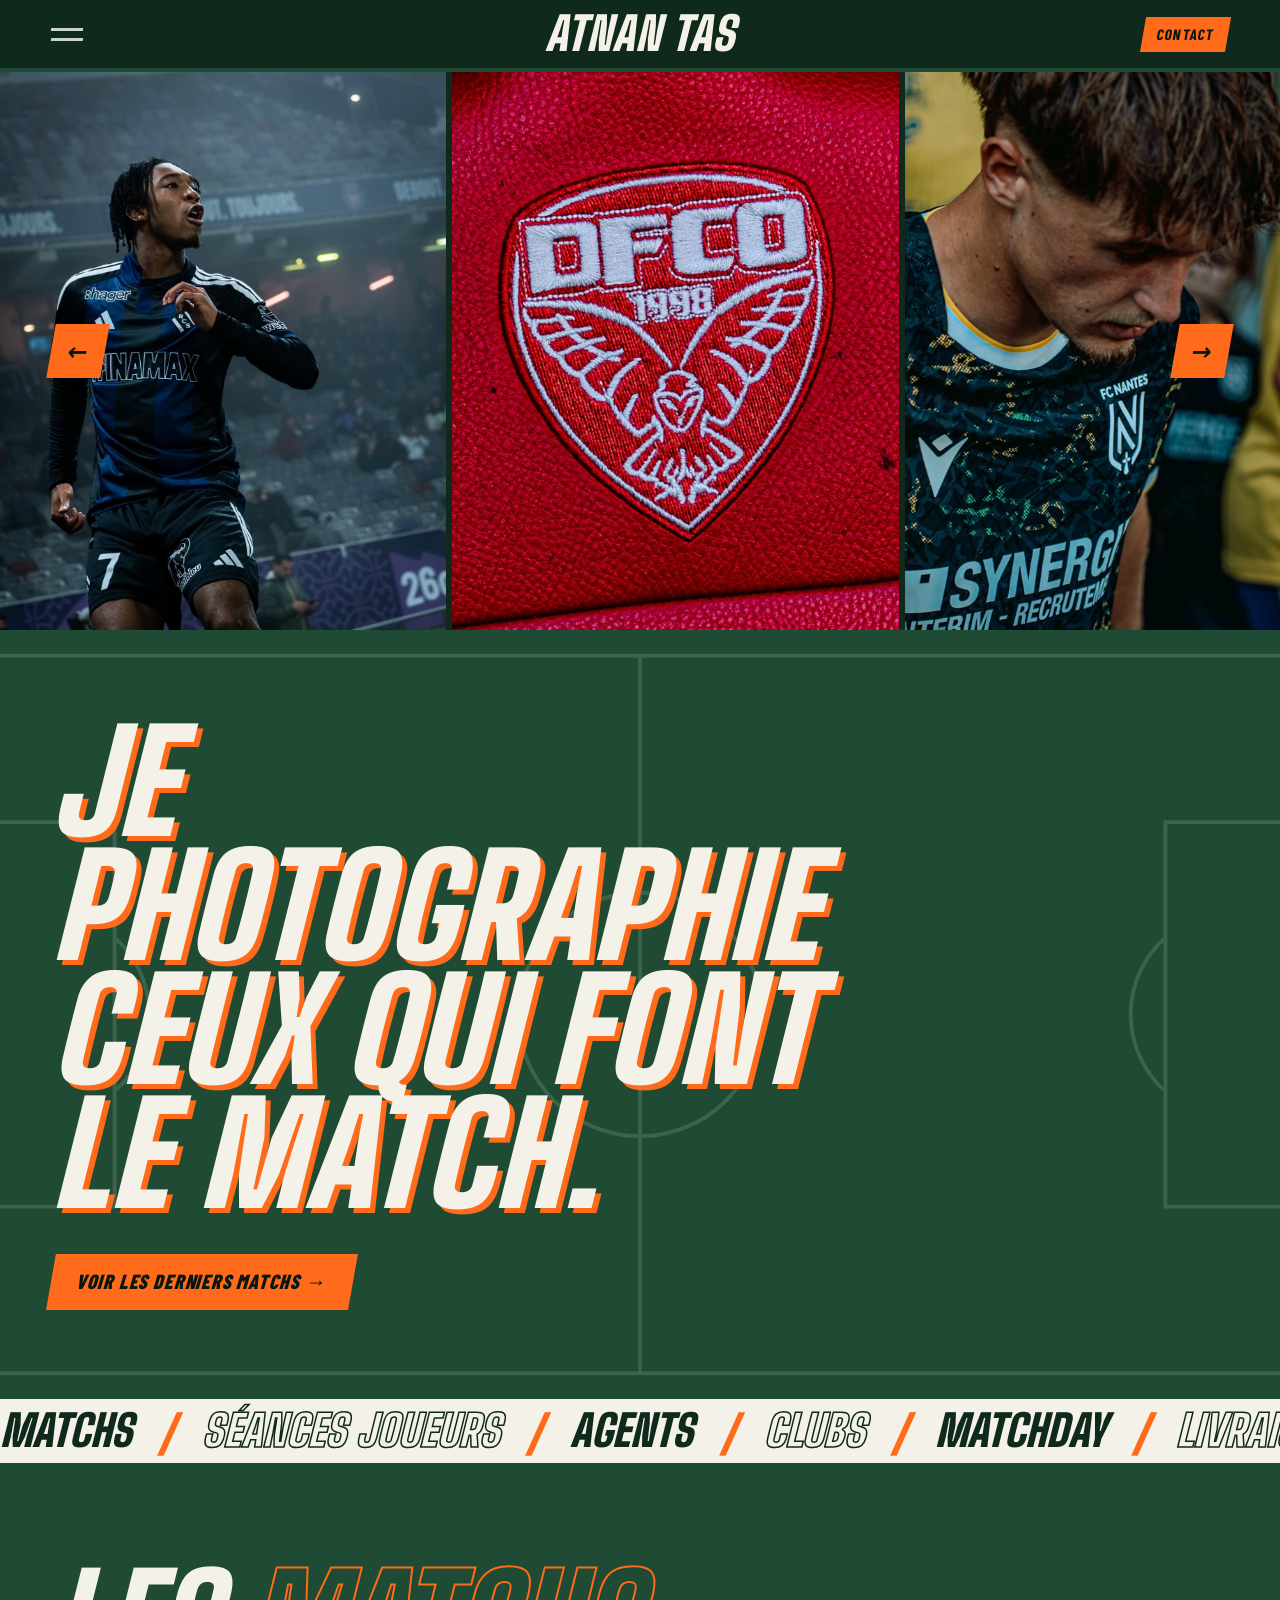
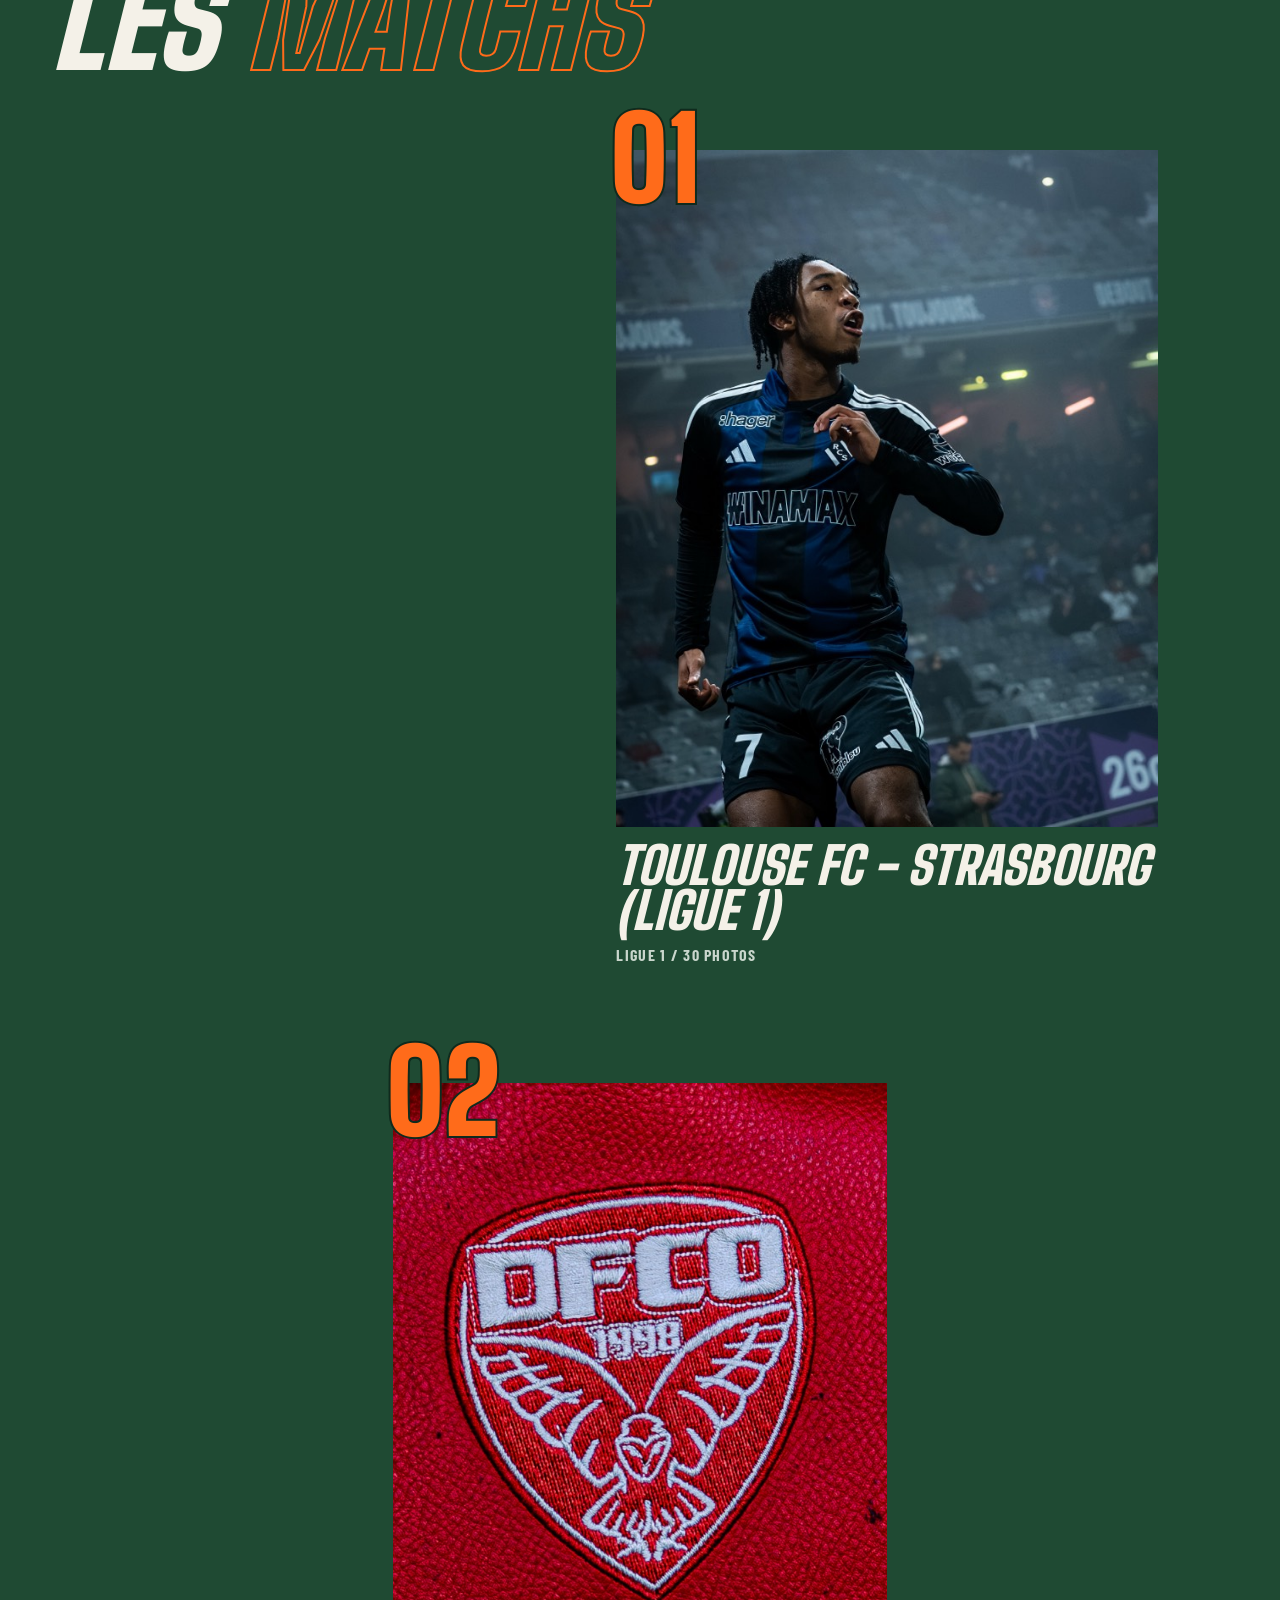
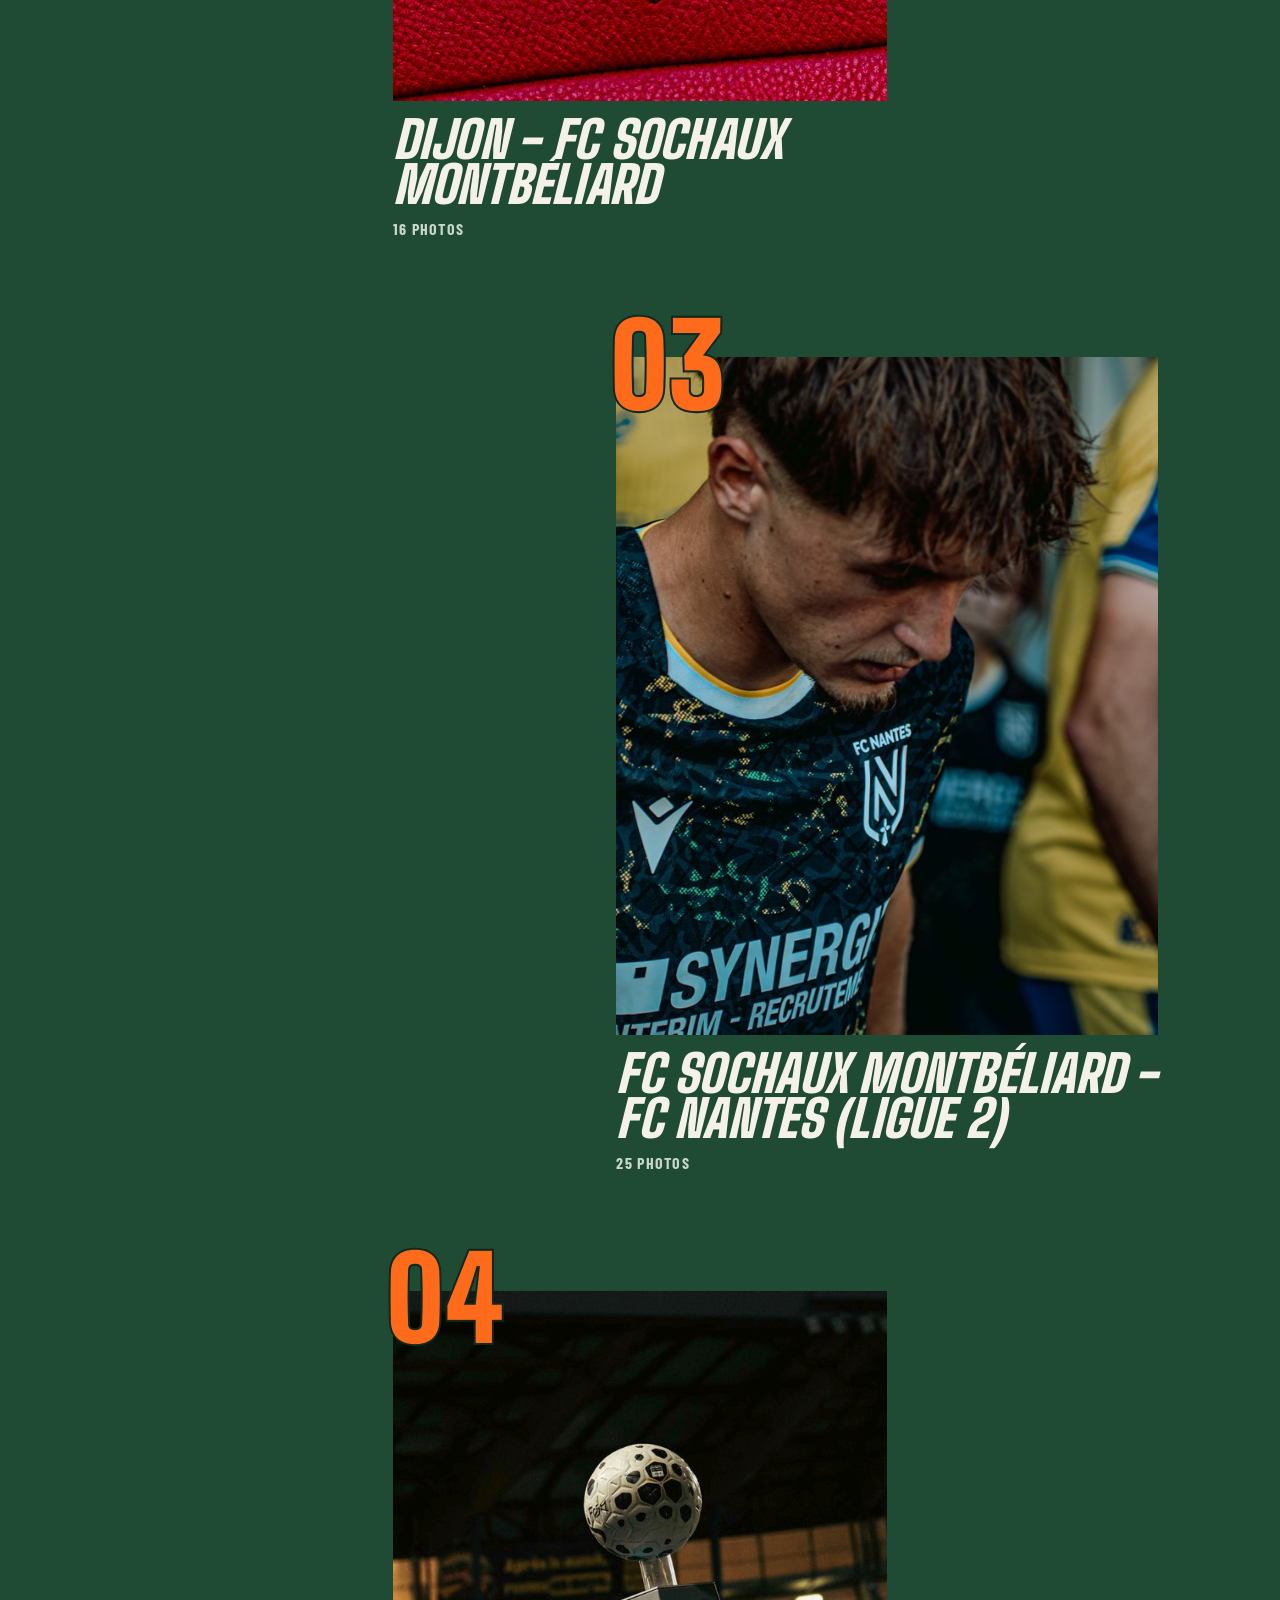
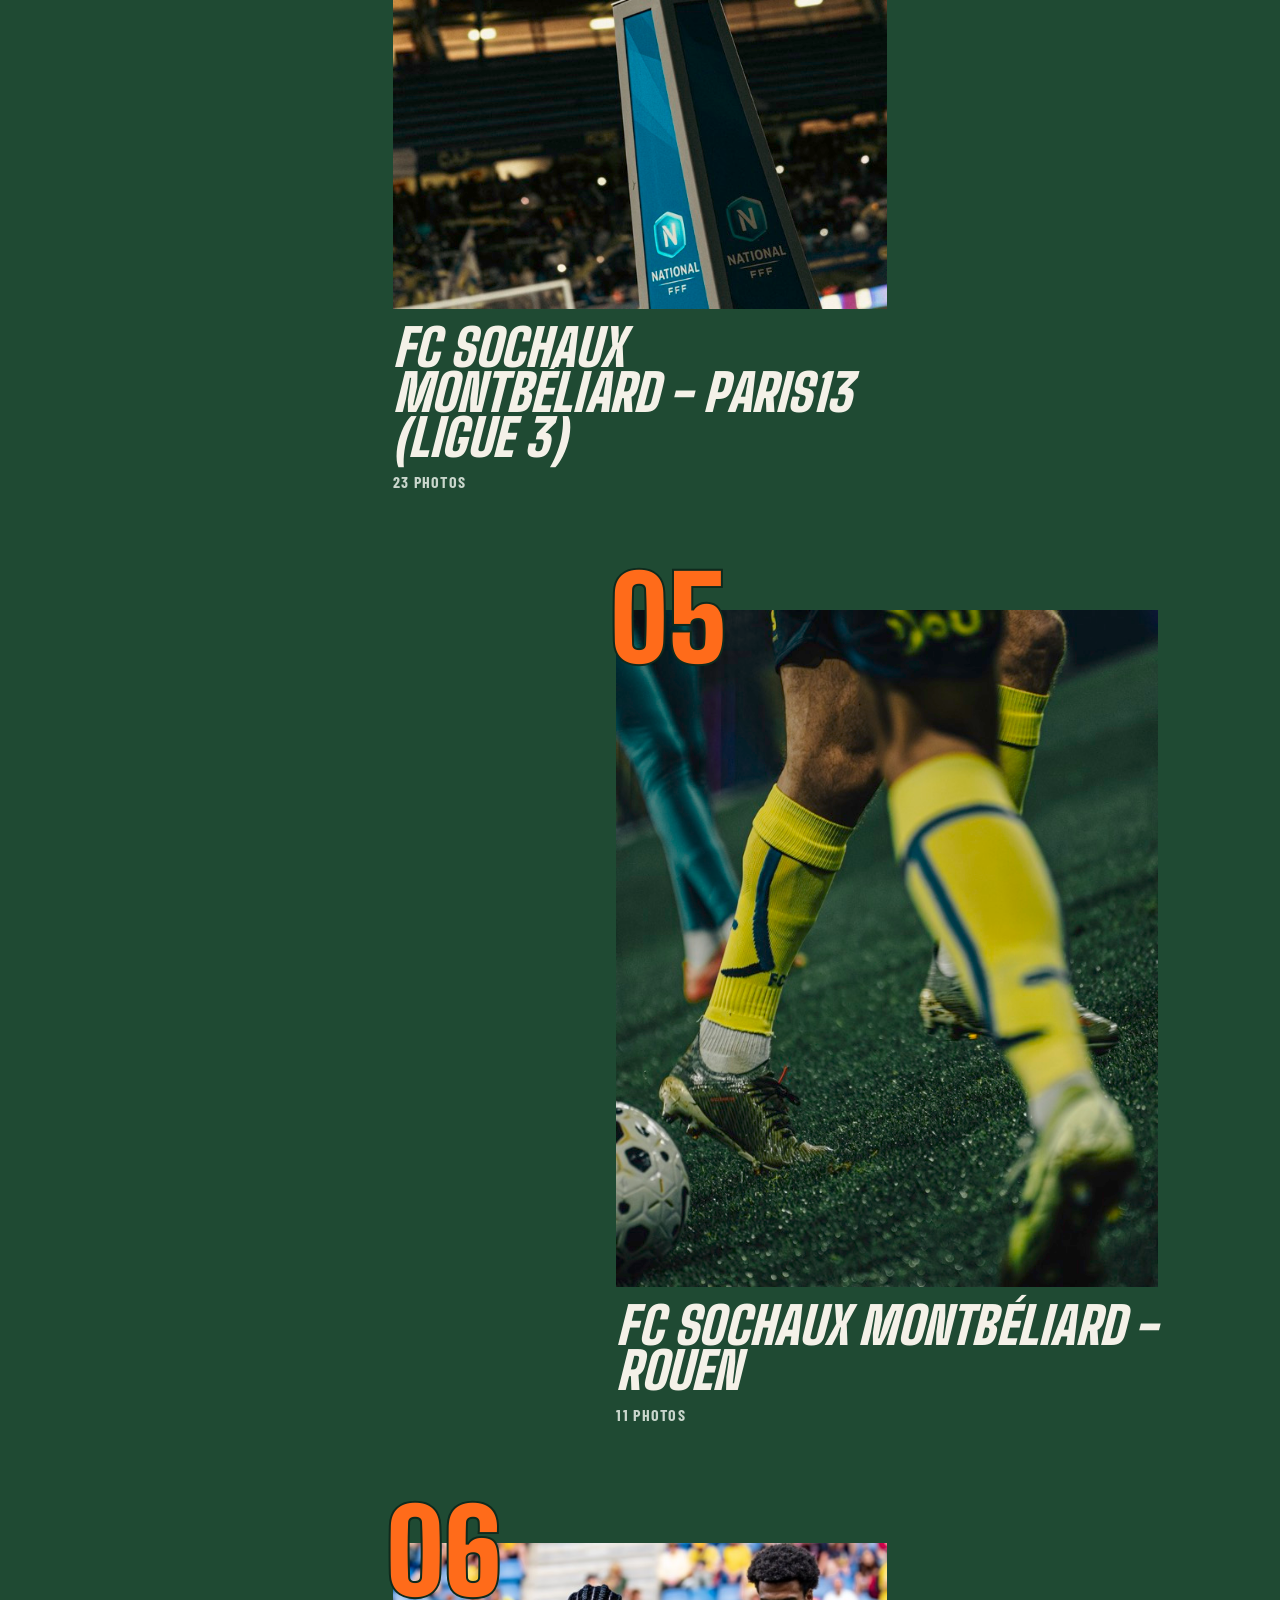
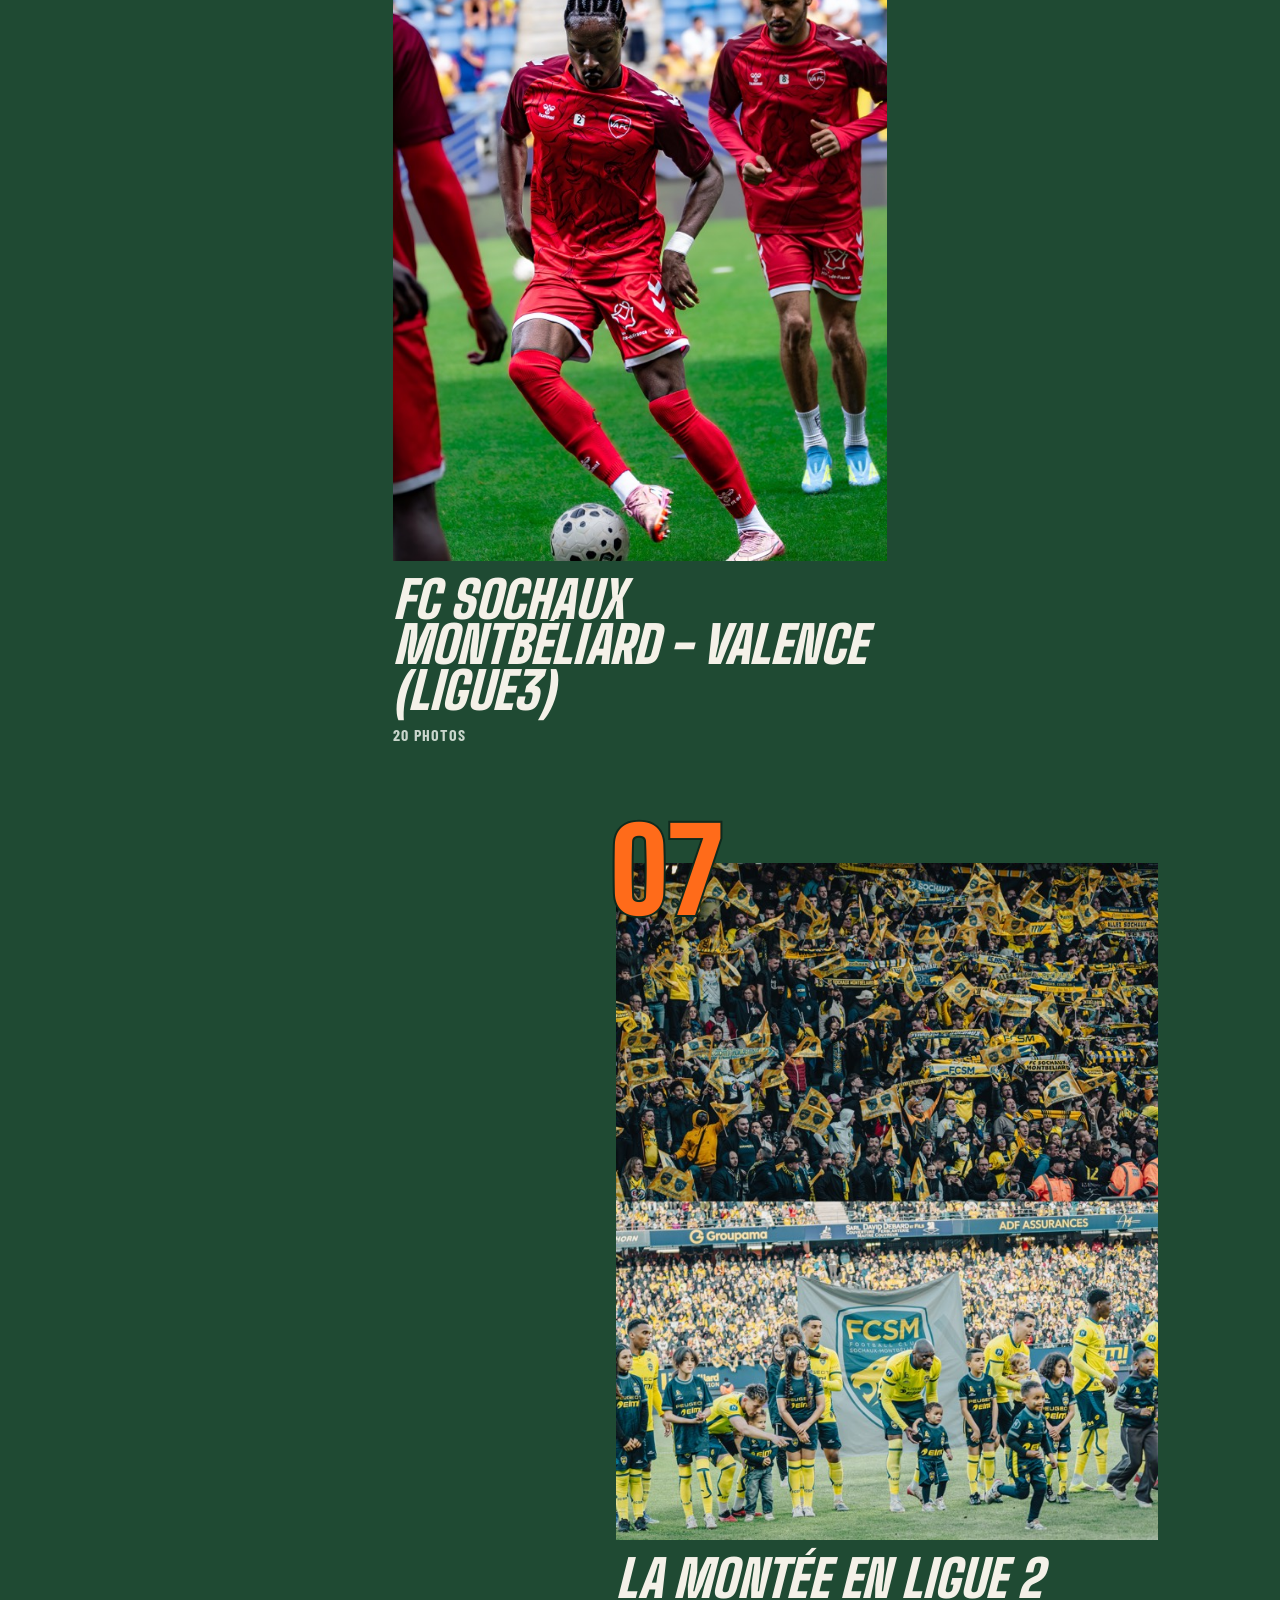
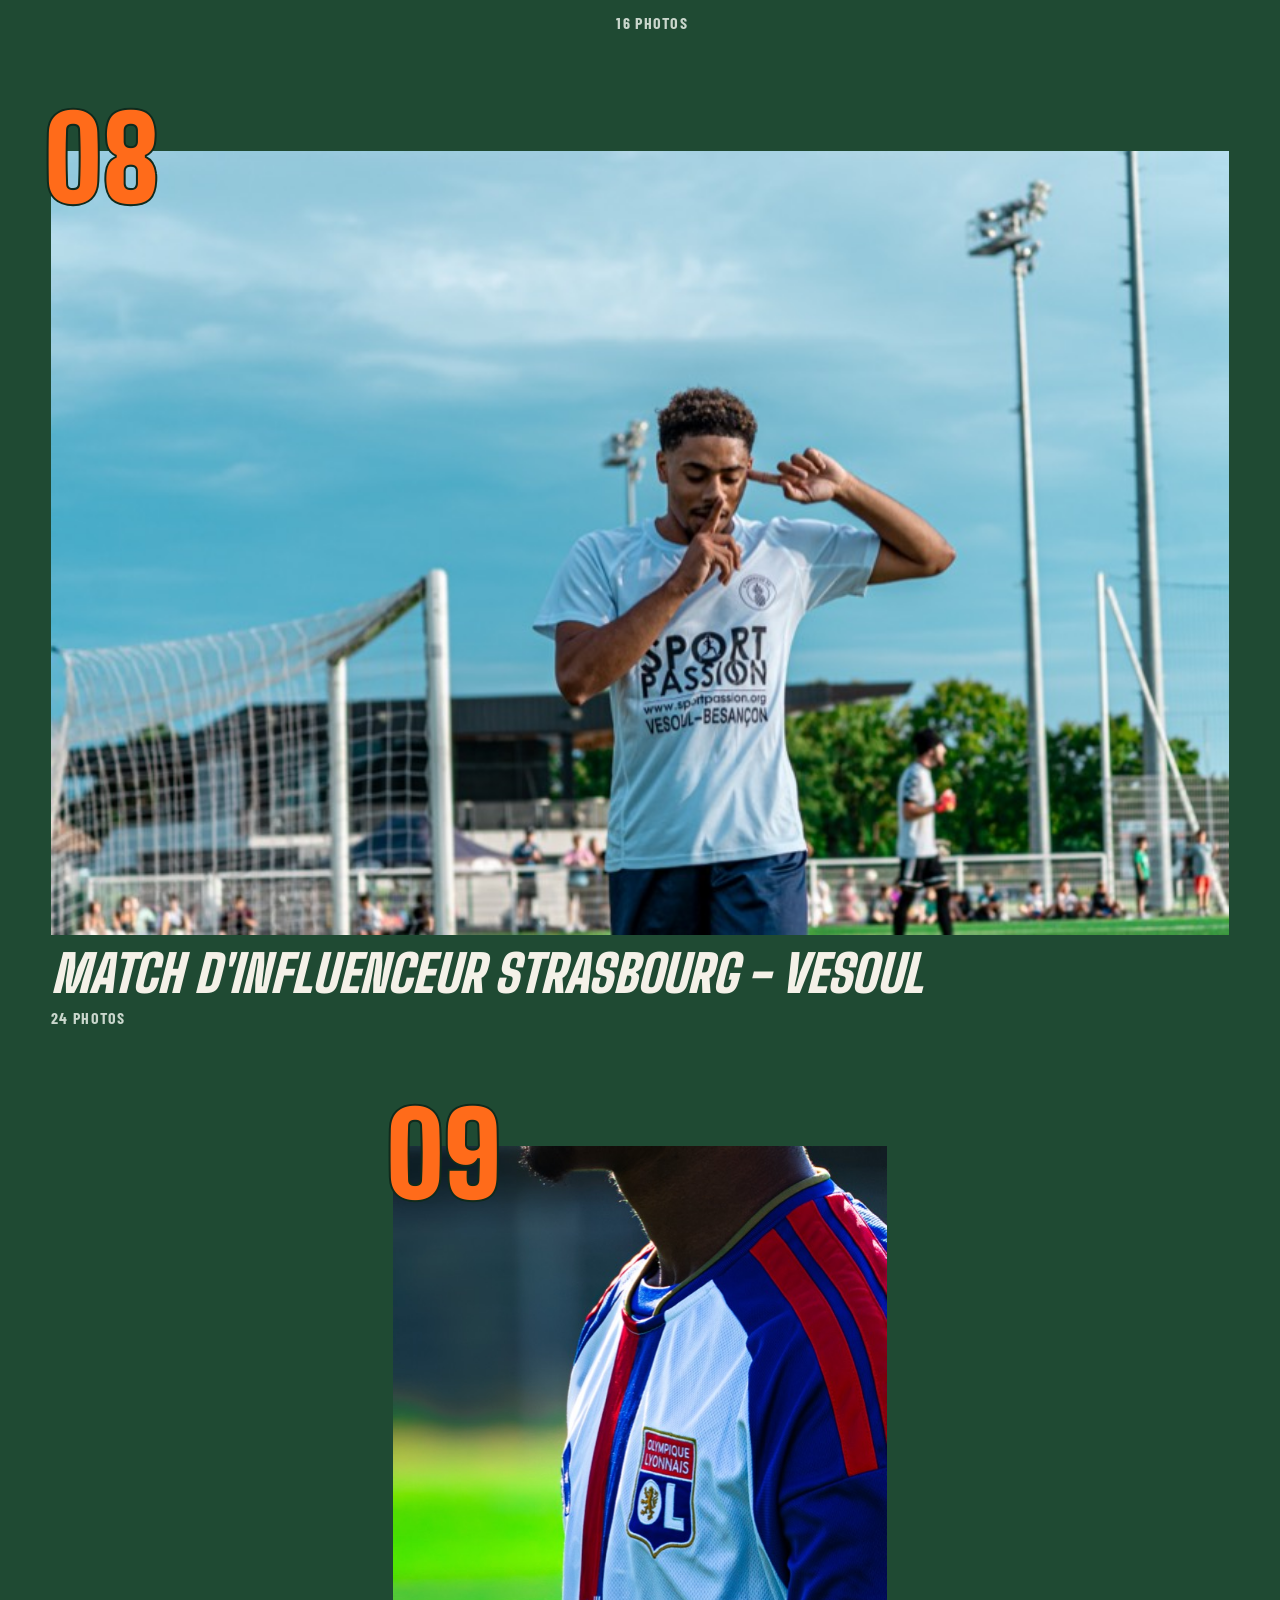
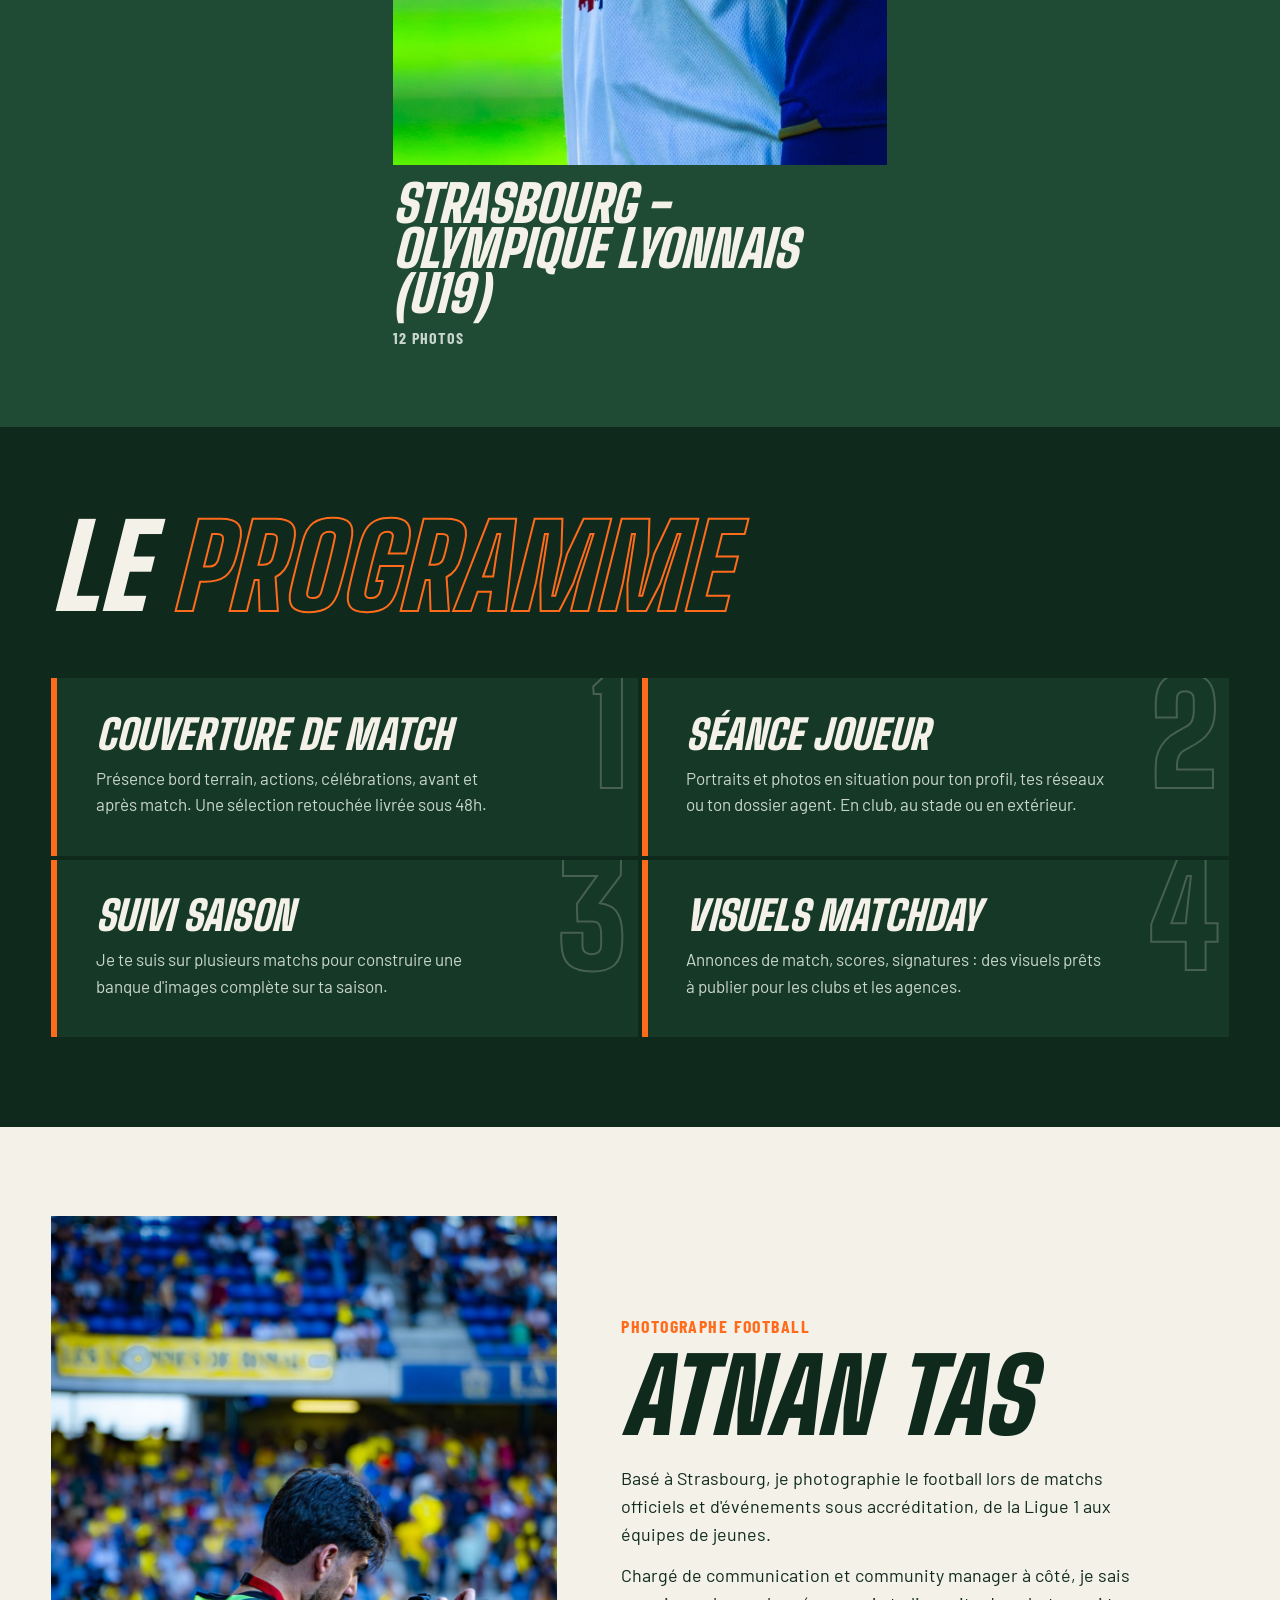
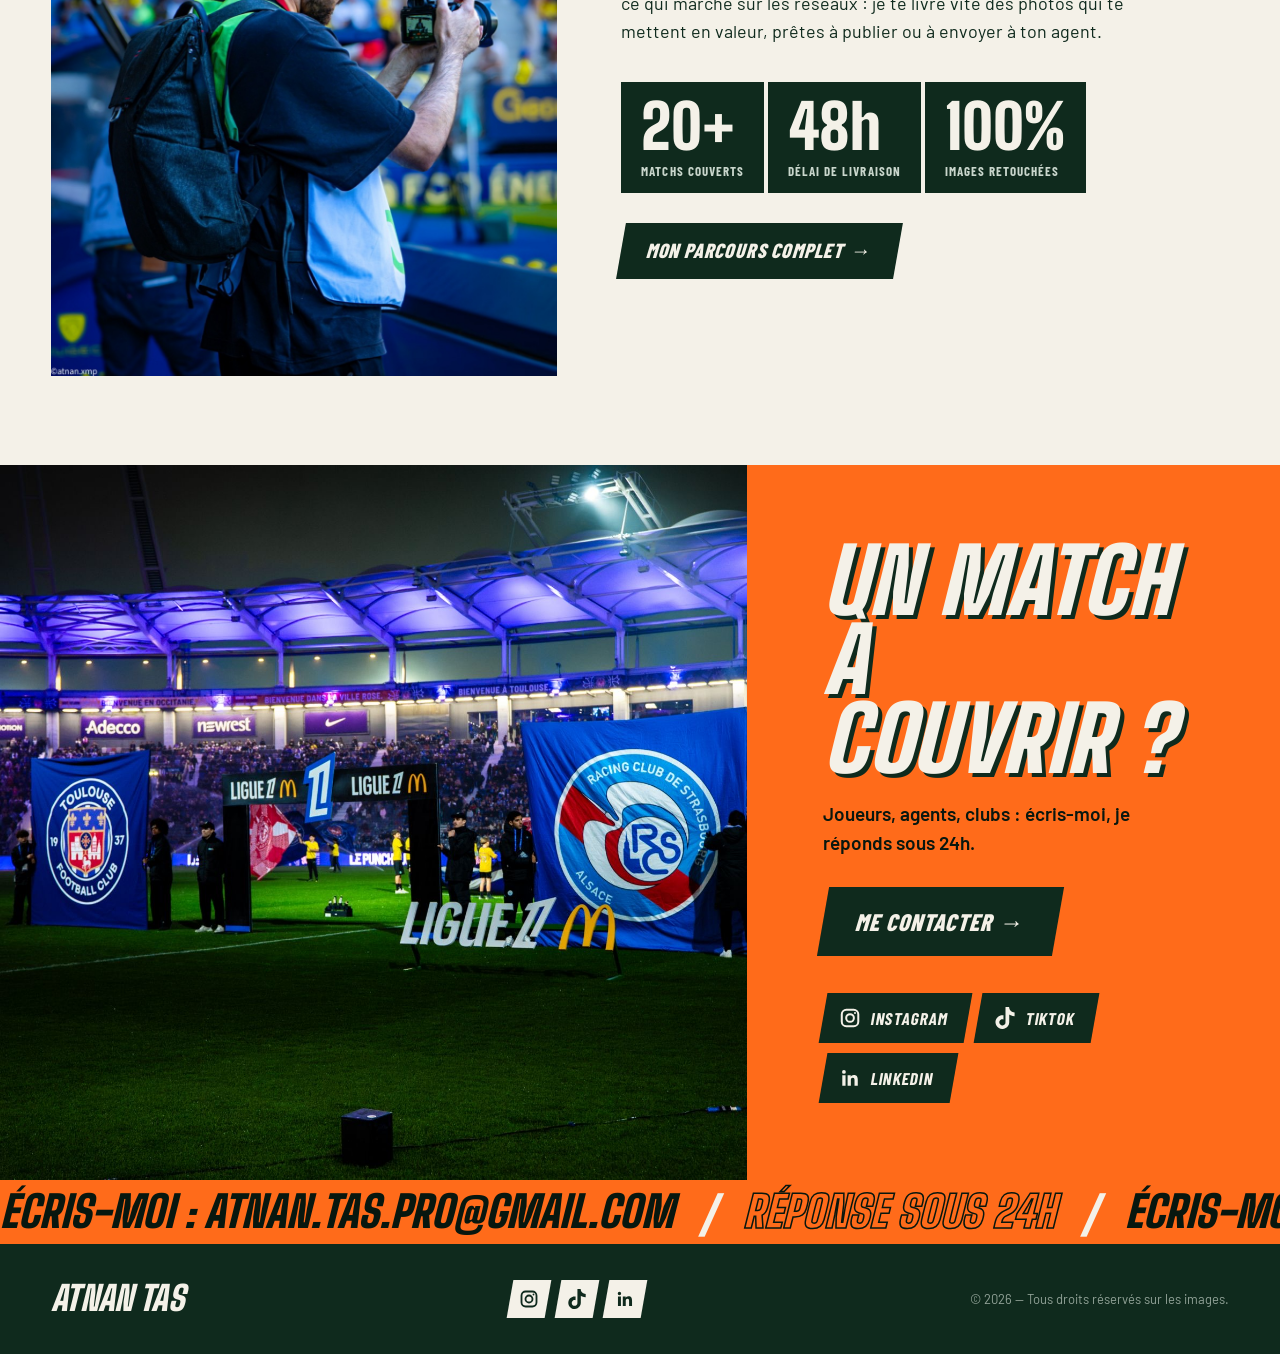
==== index.html @ 27c9c2ba "Mise en ligne du portfolio photo Co-Authored-By: Claude Opus 5.5 <noreply@anthropic.com>" ====
<!doctype html>
<html lang="fr">
<head>
  <meta charset="utf-8">
  <meta name="viewport" content="width=device-width, initial-scale=1">
  <title>Photographe football — Portfolio</title>
  <meta name="description" content="Portfolio de photographie football : matchs, séances joueurs et visuels matchday.">
  <link rel="preconnect" href="https://fonts.googleapis.com">
  <link rel="preconnect" href="https://fonts.gstatic.com" crossorigin>
  <link href="https://fonts.googleapis.com/css2?family=Big+Shoulders+Display:wght@700;800;900&family=Barlow+Condensed:ital,wght@0,500;0,600;0,700;1,700;1,800&family=Barlow:wght@400;500;600&display=swap" rel="stylesheet">
  <link rel="stylesheet" href="css/style.css">
</head>
<body>
  <a class="skip" href="#travaux">Aller aux photos</a>

  <header class="nav" id="nav">
    <button class="burger" id="burger" aria-label="Ouvrir le menu" aria-expanded="false"><span></span><span></span></button>
    <a href="#top" class="logo" data-fill="nom"></a>
    <a href="contact.html" class="nav-cta">Contact</a>
  </header>

  <div class="menu" id="menu" hidden>
    <nav>
      <a href="#travaux" data-close>Photos</a>
      <span id="menu-cats"></span>
      <a href="#services" data-close>Services</a>
      <a href="apropos.html">À propos</a>
      <a href="contact.html">Contact</a>
    </nav>
    <div class="menu-foot" id="menu-socials"></div>
  </div>

  <main id="top">
    <!-- CARROUSEL -->
    <section class="reel" aria-label="Photos à la une">
      <div class="reel-track" id="reel"></div>
      <button class="reel-btn prev" id="reel-prev" aria-label="Photos précédentes">←</button>
      <button class="reel-btn next" id="reel-next" aria-label="Photos suivantes">→</button>
    </section>

    <!-- INTRO -->
    <section class="band band-mustard intro">
      <svg class="pitch" viewBox="0 0 1200 600" preserveAspectRatio="xMidYMid slice" aria-hidden="true"><g fill="none" stroke="currentColor" stroke-width="3"><rect x="20" y="20" width="1160" height="560"/><line x1="600" y1="20" x2="600" y2="580"/><circle cx="600" cy="300" r="95"/><circle cx="600" cy="300" r="5" fill="currentColor"/><rect x="20" y="150" width="170" height="300"/><rect x="20" y="230" width="60" height="140"/><rect x="1010" y="150" width="170" height="300"/><rect x="1120" y="230" width="60" height="140"/><path d="M190 240 A80 80 0 0 1 190 360"/><path d="M1010 240 A80 80 0 0 0 1010 360"/></g></svg>
      <h1><a href="#travaux" data-fill="accroche"></a></h1>
      <p><a href="#travaux" class="btn">Voir les derniers matchs →</a></p>
    </section>

    <div class="marquee" aria-hidden="true"><div class="marquee-in" id="marquee1"></div></div>

    <!-- TRAVAUX -->
    <section class="works" id="travaux">
      <div class="works-head">
        <h2>Les <span class="outline">matchs</span></h2>
        <div class="filters" id="filters"></div>
      </div>
      <div class="feed" id="feed"></div>
    </section>

    <!-- SERVICES -->
    <section class="band band-dark services-wrap" id="services">
      <h2>Le <span class="outline">programme</span></h2>
      <ol class="services" id="services-list"></ol>
    </section>

    <!-- À PROPOS -->
    <section class="band band-blue about" id="apropos">
      <div class="about-photo" id="about-photo"></div>
      <div class="about-text">
        <p class="kicker" data-fill="metier"></p>
        <h2 data-fill="nom"></h2>
        <div id="about-text"></div>
        <dl class="stats" id="stats"></dl>
        <a href="apropos.html" class="btn about-more">Mon parcours complet →</a>
      </div>
    </section>

    <!-- CONTACT -->
    <section class="cta" id="contact">
      <div class="cta-photo" id="cta-photo"></div>
      <div class="cta-box">
        <h2>Un match à couvrir&nbsp;?</h2>
        <p>Joueurs, agents, clubs : écris-moi, je réponds sous 24h.</p>
        <a href="contact.html" class="btn btn-big cta-btn">Me contacter →</a>
        <div class="contact-links" id="contact-links"></div>
      </div>
    </section>

    <div class="marquee marquee-alt" aria-hidden="true"><div class="marquee-in" id="marquee2"></div></div>
  </main>

  <footer class="footer">
    <span class="footer-logo" data-fill="nom"></span>
    <span class="socials" id="socials"></span>
    <span class="small">© <span id="year"></span> — Tous droits réservés sur les images.</span>
  </footer>

  <!-- ALBUM -->
  <div class="album-view" id="album-view" hidden>
    <div class="album-bar">
      <button class="icon-btn" id="album-close" aria-label="Fermer l'album">←</button>
      <div>
        <h3 id="album-title"></h3>
        <p id="album-meta"></p>
      </div>
    </div>
    <div class="masonry" id="album-photos"></div>
  </div>

  <div class="lightbox" id="lightbox" hidden>
    <button class="icon-btn lb-close" id="lb-close" aria-label="Fermer">✕</button>
    <button class="icon-btn lb-prev" id="lb-prev" aria-label="Photo précédente">←</button>
    <div class="lb-stage" id="lb-stage"></div>
    <button class="icon-btn lb-next" id="lb-next" aria-label="Photo suivante">→</button>
    <p class="lb-count" id="lb-count"></p>
  </div>

  <script src="js/data.js"></script>
  <script src="js/social.js"></script>
  <script src="js/albums.js"></script>
  <script src="js/main.js"></script>
</body>
</html>
---- css/style.css ----
:root {
  --pitch: #0f2a1d;     /* vert terrain foncé (fond) */
  --pitch-2: #163826;
  --turf: #1f4a33;      /* vert clair (bandeaux) */
  --chalk: #f4f1e8;     /* blanc craie */
  --mist: #c9d6cc;      /* texte courant */
  --orange: #ff6b1a;    /* accent maillot */
  --ink: #08170f;
  --gutter: clamp(16px, 4vw, 56px);
  --display: "Big Shoulders Display", "Arial Narrow", Impact, sans-serif;
  --cond: "Barlow Condensed", "Arial Narrow", sans-serif;
  --sans: "Barlow", system-ui, -apple-system, sans-serif;
  --skew: -10deg;
}

* { box-sizing: border-box; margin: 0; padding: 0; }
html { scroll-behavior: smooth; }
body {
  background: var(--pitch);
  color: var(--mist);
  font: 17px/1.55 var(--sans);
  -webkit-font-smoothing: antialiased;
  overflow-x: hidden;
}
body.locked { overflow: hidden; }
img { display: block; max-width: 100%; }
a { color: inherit; text-decoration: none; }
button { font: inherit; color: inherit; background: none; border: 0; cursor: pointer; }
:focus-visible { outline: 2px solid var(--chalk); outline-offset: 3px; }
[hidden] { display: none !important; }

.skip { position: absolute; left: -999px; top: 8px; background: var(--chalk); color: var(--ink); padding: 8px 12px; z-index: 99; }
.skip:focus { left: 8px; }

/* ---------- TYPO ---------- */
h1, h2, h3, .logo, .footer-logo {
  font-family: var(--display);
  font-weight: 900;
  text-transform: uppercase;
  line-height: .88;
  letter-spacing: .005em;
}
.outline { color: transparent; -webkit-text-stroke: 2px currentColor; }
.band-mustard .outline, .works .outline { -webkit-text-stroke-color: var(--orange); }
.services-wrap .outline { -webkit-text-stroke-color: var(--orange); }
.label, .kicker, .meta, .nav-cta, .filter, .lb-count, .album-bar p {
  font-family: var(--cond); font-weight: 700; text-transform: uppercase; letter-spacing: .08em;
}

/* Bouton incliné façon maillot / panneau */
.btn {
  display: inline-block; font-family: var(--cond); font-weight: 800; font-style: italic;
  text-transform: uppercase; letter-spacing: .04em; font-size: clamp(18px, 1.6vw, 22px);
  background: var(--orange); color: var(--ink); padding: 12px 26px;
  transform: skewX(var(--skew)); transition: background .2s, color .2s;
}
.btn:hover { background: var(--chalk); color: var(--ink); }

/* ---------- NAV ---------- */
.nav {
  position: sticky; top: 0; z-index: 30;
  display: grid; grid-template-columns: 1fr auto 1fr; align-items: center;
  padding: 14px var(--gutter);
  background: var(--pitch);
  border-bottom: 4px solid var(--turf);
}
.logo { font-size: clamp(28px, 3.6vw, 46px); color: var(--chalk); text-align: center; font-style: italic; letter-spacing: .02em; }
.burger { width: 40px; height: 40px; display: grid; align-content: center; gap: 7px; }
.burger span { display: block; height: 3px; width: 32px; background: var(--mist); transform: skewX(var(--skew)); transition: transform .3s; }
.burger[aria-expanded="true"] span:first-child { transform: translateY(5px) rotate(45deg); }
.burger[aria-expanded="true"] span:last-child { transform: translateY(-5px) rotate(-45deg); }
.nav-cta { justify-self: end; font-size: 15px; background: var(--orange); color: var(--ink); padding: 6px 14px; transform: skewX(var(--skew)); transition: background .2s; }
.nav-cta:hover { background: var(--chalk); }

.menu {
  position: fixed; inset: 0; z-index: 25; padding: 110px var(--gutter) 40px;
  background: var(--orange); display: flex; flex-direction: column; justify-content: space-between;
  animation: fade .3s ease;
}
.menu nav { display: flex; flex-direction: column; gap: 2px; }
.menu nav a { font-family: var(--display); font-weight: 900; font-style: italic; text-transform: uppercase; font-size: clamp(52px, 10vw, 120px); line-height: .92; color: var(--pitch); width: fit-content; }
.menu nav a:hover { color: var(--chalk); }
.menu nav #menu-cats a { font-family: var(--cond); font-size: clamp(22px, 3.4vw, 34px); color: var(--ink); padding-left: .3em; display: block; line-height: 1.3; }
.menu nav #menu-cats a::before { content: "— "; }
.menu-foot { display: flex; gap: 24px; font-family: var(--cond); font-weight: 700; text-transform: uppercase; color: var(--pitch); }
@keyframes fade { from { opacity: 0; } }

/* ---------- PHOTO / PLACEHOLDER ---------- */
.ph { position: relative; overflow: hidden; background: var(--pitch-2); }
.ph img { width: 100%; height: 100%; object-fit: cover; transition: transform .7s ease; }
.ph.demo {
  background:
    radial-gradient(90% 70% at 50% 35%, hsl(var(--h) 45% 46%), transparent 72%),
    linear-gradient(160deg, hsl(var(--h) 40% 28%), hsl(calc(var(--h) + 40) 35% 16%));
}
.ph.demo::after {
  content: attr(data-label); position: absolute; left: 12px; bottom: 10px;
  font: 700 12px var(--cond); color: rgba(255,255,255,.45); letter-spacing: .12em; text-transform: uppercase;
}

/* ---------- CARROUSEL ---------- */
.reel { position: relative; }
.reel-track {
  display: flex; gap: 6px; overflow-x: auto; scroll-snap-type: x mandatory;
  scrollbar-width: none; height: clamp(360px, 62vh, 680px);
}
.reel-track::-webkit-scrollbar { display: none; }
.reel-track > button { flex: 0 0 auto; height: 100%; scroll-snap-align: center; }
.reel-track .ph { height: 100%; aspect-ratio: var(--r, 4/5); }
.reel-btn {
  position: absolute; top: 50%; translate: 0 -50%;
  width: 54px; height: 54px; background: var(--orange); color: var(--ink);
  font-size: 24px; font-weight: 700; display: grid; place-items: center;
  transform: skewX(var(--skew)); transition: background .2s;
}
.reel-btn:hover { background: var(--chalk); }
.reel-btn.prev { left: var(--gutter); }
.reel-btn.next { right: var(--gutter); }

/* ---------- BANDES ---------- */
.band { padding: clamp(48px, 7vw, 96px) var(--gutter); }
.band-mustard { background: var(--turf); color: var(--chalk); }
.band-dark { background: var(--pitch); }
.band-blue { background: var(--chalk); color: var(--pitch); }

.intro { position: relative; overflow: hidden; }
.pitch { position: absolute; inset: 0; width: 100%; height: 100%; color: var(--chalk); opacity: .14; pointer-events: none; }
.intro h1, .intro p { position: relative; }
.intro h1 { font-size: clamp(64px, 11vw, 176px); color: var(--chalk); max-width: 12ch; font-style: italic; text-shadow: 5px 5px 0 var(--orange); }
.intro p { margin-top: clamp(24px, 3vw, 40px); }

/* Bandeau défilant */
.marquee { overflow: hidden; background: var(--chalk); color: var(--pitch); padding: 10px 0; }
.marquee-alt { background: var(--orange); color: var(--ink); }
.marquee-in { display: flex; width: max-content; animation: slide 34s linear infinite; }
.marquee-in span { font-family: var(--display); font-weight: 900; font-style: italic; text-transform: uppercase; font-size: clamp(28px, 3.4vw, 46px); line-height: 1; white-space: nowrap; }
.marquee-in span:nth-child(even) { color: transparent; -webkit-text-stroke: 1.5px currentColor; -webkit-text-stroke-color: var(--pitch); }
.marquee-alt .marquee-in span:nth-child(even) { -webkit-text-stroke-color: var(--ink); }
.marquee-in span::after { content: "/"; display: inline-block; margin: 0 .6em; color: var(--orange); -webkit-text-stroke: 0; }
.marquee-alt .marquee-in span::after { color: var(--chalk); }
@keyframes slide { to { transform: translateX(-50%); } }

/* ---------- FEED ---------- */
.works { background: var(--turf); padding: clamp(56px, 8vw, 110px) var(--gutter) clamp(40px, 6vw, 80px); }
.works-head { display: flex; justify-content: space-between; align-items: flex-end; gap: 20px; flex-wrap: wrap; margin-bottom: clamp(36px, 6vw, 72px); }
.works-head h2 { font-size: clamp(64px, 10vw, 150px); color: var(--chalk); font-style: italic; }
.filters { display: flex; gap: 8px; flex-wrap: wrap; }
.filter {
  font-size: 18px; padding: 8px 18px; color: var(--chalk);
  border: 2px solid rgba(244,241,232,.5); transform: skewX(var(--skew)); transition: all .2s;
}
.filter:hover { border-color: var(--chalk); }
.filter[aria-selected="true"] { background: var(--orange); border-color: var(--orange); color: var(--ink); }

.feed { display: flex; flex-direction: column; gap: clamp(56px, 9vw, 130px); }
.entry { display: block; text-align: left; width: 100%; position: relative; }
.entry .ph { width: 100%; }
.entry:hover .ph img { transform: scale(1.03); }
.entry .num {
  position: absolute; top: -.42em; left: -.06em; z-index: 2;
  font-family: var(--display); font-weight: 900; font-size: clamp(72px, 9vw, 140px); line-height: 1;
  color: var(--orange); -webkit-text-stroke: 4px var(--pitch); paint-order: stroke fill;
  pointer-events: none;
}
.entry figcaption { margin-top: 16px; color: var(--chalk); display: flex; gap: 10px 18px; align-items: center; flex-wrap: wrap; }
.entry h3 { font-size: clamp(34px, 4vw, 60px); font-style: italic; flex: 1 1 100%; }
.entry .meta { font-size: 16px; color: var(--mist); }
.score {
  display: inline-block; background: var(--chalk); color: var(--pitch);
  font-family: var(--display); font-weight: 900; font-size: 26px; line-height: 1;
  padding: 6px 14px 4px; transform: skewX(var(--skew));
}
.score-lbl { font-family: var(--cond); font-weight: 700; font-size: 13px; letter-spacing: .1em; text-transform: uppercase; color: var(--orange); margin-right: 10px; vertical-align: 4px; }

/* le cadre suit les proportions réelles de la photo (--r) : aucun recadrage */
.entry .ph { aspect-ratio: var(--r, 4/5); }
.entry.l1 .ph { aspect-ratio: var(--r, 16/9); }
.entry.l3 .ph { aspect-ratio: var(--r, 4/3); }
.entry.l2 { width: 46%; margin-left: auto; margin-right: 6%; }
.entry.l3 { width: 62%; margin-left: 3%; }
.entry.l4 { width: 42%; margin-inline: auto; }

/* ---------- SERVICES ---------- */
.services-wrap h2 { font-size: clamp(60px, 9vw, 140px); color: var(--chalk); font-style: italic; margin-bottom: clamp(32px, 5vw, 60px); }
.services { list-style: none; display: grid; grid-template-columns: repeat(2, 1fr); gap: 4px; }
.services li { background: var(--pitch-2); padding: clamp(24px, 3vw, 40px); position: relative; overflow: hidden; border-left: 6px solid var(--orange); }
.services .num {
  position: absolute; right: 10px; top: -14px;
  font-family: var(--display); font-weight: 900; font-size: clamp(100px, 11vw, 160px); line-height: 1;
  color: transparent; -webkit-text-stroke: 2px rgba(244,241,232,.22);
}
.services h3 { font-size: clamp(32px, 3.2vw, 46px); color: var(--chalk); font-style: italic; margin-bottom: 12px; position: relative; }
.services p { max-width: 42ch; position: relative; }

/* ---------- À PROPOS ---------- */
.about { display: grid; grid-template-columns: 1fr 1.2fr; gap: clamp(28px, 5vw, 80px); align-items: center; }
.about-photo .ph { aspect-ratio: 4/5; }
.about-photo .ph.about-me { aspect-ratio: 2/3; }   /* ta photo, affichée en entier */
.kicker { font-size: 16px; color: var(--orange); margin-bottom: 10px; }
.about h2 { font-size: clamp(60px, 8vw, 120px); font-style: italic; margin-bottom: 24px; }
.about-text p { font-size: clamp(17px, 1.4vw, 20px); max-width: 52ch; }
.about-text p + p { margin-top: 14px; }
.stats { display: grid; grid-template-columns: repeat(3, auto); justify-content: start; gap: 4px; margin-top: 36px; }
.stats div { display: flex; flex-direction: column-reverse; background: var(--pitch); color: var(--chalk); padding: 14px 20px 12px; }
.stats dd { font-family: var(--display); font-weight: 900; font-size: clamp(44px, 4.8vw, 70px); line-height: 1; }
.stats dt { font-family: var(--cond); font-weight: 700; text-transform: uppercase; letter-spacing: .08em; font-size: 13px; color: var(--mist); margin-top: 4px; }

/* ---------- CONTACT ---------- */
.cta { display: grid; grid-template-columns: 1.4fr 1fr; min-height: 560px; }
.cta-photo .ph { height: 100%; min-height: 360px; }
.cta-photo .ph img, .about-photo .ph img { object-position: 50% 30%; }
.cta-photo .ph.cta-me img { object-position: 50% 55%; }   /* garde les deux bannières visibles */
@media (max-width: 900px) { .cta-photo .ph.cta-me { height: auto; min-height: 0; aspect-ratio: 3/2; } }
.cta-box { background: var(--orange); color: var(--ink); padding: clamp(40px, 6vw, 88px); display: flex; flex-direction: column; justify-content: center; }
.cta-box h2 { font-size: clamp(60px, 7vw, 112px); color: var(--chalk); font-style: italic; margin-bottom: 20px; text-shadow: 4px 4px 0 var(--pitch); }
.cta-box p { font-weight: 600; font-size: 19px; max-width: 34ch; }
.contact-links { display: flex; flex-direction: column; gap: 10px; margin-top: 30px; max-width: 440px; }
.contact-links > a {
  display: block; text-align: center; padding: 14px 20px;
  font-family: var(--cond); font-weight: 700; font-size: 20px; letter-spacing: .03em;
  background: var(--pitch); color: var(--chalk); transform: skewX(var(--skew));
  transition: background .2s, color .2s; word-break: break-all;
}
.contact-links > a:hover { background: var(--chalk); color: var(--ink); }
.contact-links > a.alt { background: transparent; color: var(--ink); border: 2px solid var(--ink); text-transform: uppercase; }
.contact-links > a.alt:hover { background: var(--ink); color: var(--chalk); }

/* ---------- FOOTER ---------- */
.footer { display: flex; justify-content: space-between; align-items: center; flex-wrap: wrap; gap: 16px; padding: 36px var(--gutter); }
.footer-logo { color: var(--chalk); font-size: 34px; font-style: italic; }
.socials { display: flex; gap: 22px; font-family: var(--cond); font-weight: 700; text-transform: uppercase; letter-spacing: .06em; }
.socials a:hover { color: var(--chalk); }
.small { font-size: 13px; opacity: .7; }

/* ---------- ALBUM ---------- */
.album-view { position: fixed; inset: 0; z-index: 40; background: var(--pitch); overflow-y: auto; padding: 0 var(--gutter) 60px; }
.album-bar { position: sticky; top: 0; z-index: 2; display: flex; align-items: center; gap: 18px; padding: 16px 0; margin-bottom: 18px; background: var(--pitch); border-bottom: 4px solid var(--turf); }
.album-bar h3 { font-size: clamp(32px, 4vw, 56px); color: var(--chalk); font-style: italic; }
.album-bar p { font-size: 15px; }
.icon-btn { width: 50px; height: 50px; flex-shrink: 0; background: var(--chalk); color: var(--pitch); display: grid; place-items: center; font-size: 22px; font-weight: 700; transform: skewX(var(--skew)); transition: background .2s; }
.icon-btn:hover { background: var(--orange); }
.masonry { --row: clamp(170px, 26vw, 340px); display: flex; flex-wrap: wrap; gap: 6px; }
.masonry::after { content: ""; flex-grow: 999999; }   /* évite d'étirer la dernière ligne */
.masonry button { flex: var(--r) 1 calc(var(--r) * var(--row)); aspect-ratio: var(--r); }
.masonry .ph { width: 100%; height: 100%; }
@media (max-width: 600px) { .masonry { --row: 150px; } }

.lightbox { position: fixed; inset: 0; z-index: 50; background: rgba(8,23,15,.97); display: grid; place-items: center; }
.lb-stage { width: min(92vw, 1400px); height: 86svh; display: grid; place-items: center; }
.lb-stage .ph:not(.demo) { background: none; width: 100%; height: 100%; display: grid; place-items: center; }
.lb-stage img { max-width: 100%; max-height: 100%; width: auto !important; height: auto !important; object-fit: contain; }
.lb-stage .ph.demo { width: min(70vh, 90vw); aspect-ratio: 4/5; }
.lb-close { position: absolute; top: 16px; right: 16px; }
.lb-prev, .lb-next { position: absolute; top: 50%; translate: 0 -50%; }
.lb-prev { left: 16px; } .lb-next { right: 16px; }
.lb-count { position: absolute; bottom: 16px; left: 50%; translate: -50% 0; font-size: 15px; }

/* ---------- APPARITION ---------- */
.reveal { opacity: 0; transform: translateY(30px); transition: opacity .8s ease, transform .8s ease; }
.reveal.in { opacity: 1; transform: none; }
@media (prefers-reduced-motion: reduce) {
  .marquee-in { animation: none; }
  html { scroll-behavior: auto; }
  .reveal { opacity: 1; transform: none; }
}

/* ---------- RESPONSIVE ---------- */
@media (max-width: 900px) {
  .entry.l2, .entry.l3, .entry.l4 { width: 80%; }
  .entry.l2 { margin-right: 0; }
  .entry.l3 { margin-left: 0; }
  .about, .cta { grid-template-columns: 1fr; }
  .services { grid-template-columns: 1fr; }
}
@media (max-width: 600px) {
  .nav-cta { font-size: 13px; padding: 5px 10px; }
  .reel-track { height: 58vh; }
  .reel-btn { width: 42px; height: 42px; }
  .entry.l2, .entry.l3, .entry.l4 { width: 100%; margin: 0; }
  .entry .num { top: -.36em; }
  .feed { gap: 64px; }
  .stats { grid-template-columns: repeat(3, 1fr); }
  .stats div { padding: 12px; }
  .lb-prev, .lb-next { top: auto; bottom: 8px; translate: none; }
  .lb-count { bottom: 24px; }
}

/* =========================================================
   PAGE CONTACT
   ========================================================= */
.back { font-family: var(--cond); font-weight: 700; text-transform: uppercase; letter-spacing: .08em; font-size: 15px; color: var(--mist); }
.back:hover { color: var(--orange); }

.contact-page { display: grid; grid-template-columns: 1fr 1.1fr; min-height: calc(100svh - 80px); }
.contact-intro { position: relative; overflow: hidden; background: var(--turf); color: var(--chalk); padding: clamp(48px, 7vw, 96px) var(--gutter); }
.contact-intro .pitch { opacity: .1; }
.contact-intro-in { position: relative; }
.contact-intro h1 { font-size: clamp(60px, 8vw, 128px); font-style: italic; color: var(--chalk); text-shadow: 5px 5px 0 var(--orange); }
.contact-intro h1 .outline { -webkit-text-stroke-color: var(--chalk); text-shadow: none; }
.contact-lead { margin-top: 28px; font-size: clamp(17px, 1.5vw, 20px); max-width: 40ch; color: var(--mist); }
.contact-facts { list-style: none; display: flex; flex-wrap: wrap; gap: 4px; margin: 36px 0 28px; }
.contact-facts li { background: var(--pitch); padding: 12px 18px; font-family: var(--display); font-weight: 900; font-size: 26px; line-height: 1; text-transform: uppercase; }
.contact-facts li > span:first-child { display: block; font-family: var(--cond); font-weight: 700; font-size: 12px; letter-spacing: .1em; color: var(--orange); margin-bottom: 4px; }

.contact-form-wrap { background: var(--chalk); color: var(--pitch); padding: clamp(40px, 6vw, 88px) var(--gutter); display: flex; flex-direction: column; justify-content: center; }
.contact-form { display: flex; flex-direction: column; gap: 22px; max-width: 620px; width: 100%; }
.field { display: flex; flex-direction: column; gap: 8px; border: 0; min-width: 0; }
.field-row { display: grid; grid-template-columns: 1fr 1fr; gap: 16px; }
.field label, .field legend { font-family: var(--cond); font-weight: 700; text-transform: uppercase; letter-spacing: .08em; font-size: 15px; }
.field legend { margin-bottom: 8px; }
.field em { font-style: normal; text-transform: none; letter-spacing: 0; opacity: .6; font-weight: 500; }
.field input, .field textarea {
  font: 500 17px/1.4 var(--sans); color: var(--pitch); background: #fff;
  border: 2px solid var(--pitch); border-radius: 0; padding: 14px 16px; width: 100%;
  transition: border-color .2s, box-shadow .2s;
}
.field textarea { resize: vertical; min-height: 140px; }
.field input:focus, .field textarea:focus { outline: none; border-color: var(--orange); box-shadow: 4px 4px 0 var(--orange); }
.field [aria-invalid="true"] { border-color: #c4161c; box-shadow: 4px 4px 0 #c4161c; }
.chips { display: flex; flex-wrap: wrap; gap: 8px; }
.chips label { cursor: pointer; }
.chips input { position: absolute; opacity: 0; pointer-events: none; }
.chips span {
  display: inline-block; padding: 10px 20px; border: 2px solid var(--pitch);
  font-family: var(--cond); font-weight: 700; font-size: 18px; text-transform: uppercase; letter-spacing: .04em;
  transform: skewX(var(--skew)); transition: background .2s, color .2s;
}
.chips label:hover span { background: rgba(15,42,29,.08); }
.chips input:checked + span { background: var(--pitch); color: var(--chalk); }
.chips input:focus-visible + span { outline: 2px solid var(--orange); outline-offset: 3px; }
.honey { position: absolute; left: -9999px; width: 1px; height: 1px; opacity: 0; }
.btn-big { font-size: 24px; padding: 16px 34px; align-self: flex-start; }
.btn:disabled { opacity: .6; cursor: wait; }
.form-note { font-size: 14px; opacity: .65; }
.form-error { background: #c4161c; color: #fff; padding: 12px 16px; font-weight: 600; }
.form-error a { text-decoration: underline; }
.form-success { max-width: 560px; outline: none; }
.form-success h2 { font-size: clamp(56px, 7vw, 100px); font-style: italic; margin-bottom: 18px; }
.form-success p:not(.kicker) { font-size: 19px; margin-bottom: 28px; }

@media (max-width: 900px) {
  .contact-page { grid-template-columns: 1fr; }
}
@media (max-width: 600px) {
  .field-row { grid-template-columns: 1fr; }
  .back { font-size: 13px; }
}
.cta-btn { background: var(--pitch); color: var(--chalk); margin-top: 30px; }
.cta-btn:hover { background: var(--chalk); color: var(--pitch); }

/* =========================================================
   PAGE À PROPOS
   ========================================================= */
.ab-hero { display: grid; grid-template-columns: 0.85fr 1.15fr; gap: clamp(28px, 5vw, 80px); align-items: center; padding: clamp(40px, 6vw, 90px) var(--gutter); background: var(--chalk); color: var(--pitch); }
.ab-photo .ph { aspect-ratio: 2/3; box-shadow: 10px 10px 0 var(--orange); }
.ab-intro h1 { font-size: clamp(64px, 9vw, 150px); font-style: italic; }
.ab-sub { font-family: var(--cond); font-weight: 700; text-transform: uppercase; letter-spacing: .06em; font-size: clamp(17px, 1.6vw, 22px); color: var(--orange); margin: 14px 0 26px; }
.ab-bio p { font-size: clamp(17px, 1.35vw, 19px); max-width: 58ch; }
.ab-bio p + p { margin-top: 14px; }
.ab-actions { display: flex; flex-wrap: wrap; gap: 14px; margin-top: 32px; }
.btn-ghost { background: transparent; color: var(--pitch); box-shadow: inset 0 0 0 2px var(--pitch); }
.btn-ghost:hover { background: var(--pitch); color: var(--chalk); }
.ab-socials { display: flex; gap: 20px; margin-top: 22px; font-family: var(--cond); font-weight: 700; text-transform: uppercase; letter-spacing: .06em; }
.ab-socials a:hover { color: var(--orange); }

.ab-stats { background: var(--pitch); padding: clamp(28px, 4vw, 48px) var(--gutter); }
.ab-stats dl { display: grid; grid-template-columns: repeat(auto-fit, minmax(160px, 1fr)); gap: 4px; }
.ab-stats div { display: flex; flex-direction: column-reverse; background: var(--pitch-2); padding: 20px 22px; border-left: 6px solid var(--orange); }
.ab-stats dd { font-family: var(--display); font-weight: 900; font-size: clamp(52px, 6vw, 88px); line-height: 1; color: var(--chalk); }
.ab-stats dt { font-family: var(--cond); font-weight: 700; text-transform: uppercase; letter-spacing: .08em; font-size: 14px; margin-top: 6px; }

.ab-section { padding: clamp(56px, 8vw, 110px) var(--gutter); }
.ab-section h2 { font-size: clamp(56px, 8vw, 120px); color: var(--chalk); font-style: italic; margin-bottom: clamp(28px, 4vw, 52px); }
.ab-section .outline { -webkit-text-stroke-color: var(--orange); }
.ab-alt { background: var(--turf); }

.timeline { list-style: none; border-left: 3px solid var(--orange); margin-left: 8px; display: flex; flex-direction: column; gap: 36px; max-width: 900px; }
.timeline > li { position: relative; display: grid; grid-template-columns: 170px 1fr; gap: 20px; padding-left: 28px; }
.timeline > li::before { content: ""; position: absolute; left: -10px; top: 6px; width: 17px; height: 17px; background: var(--orange); transform: skewX(var(--skew)); }
.tl-date { font-family: var(--cond); font-weight: 700; text-transform: uppercase; letter-spacing: .06em; color: var(--orange); padding-top: 4px; }
.timeline h3 { font-size: clamp(28px, 2.8vw, 40px); color: var(--chalk); font-style: italic; }
.tl-lieu { font-family: var(--cond); font-weight: 600; text-transform: uppercase; letter-spacing: .06em; font-size: 14px; margin-top: 6px; }
.timeline ul { margin-top: 12px; padding-left: 18px; }
.timeline ul li { margin-top: 4px; }
.timeline ul li::marker { color: var(--orange); }
.todo { display: inline-block; vertical-align: middle; font: 700 12px var(--cond); letter-spacing: .1em; text-transform: uppercase; font-style: normal; background: var(--orange); color: var(--ink); padding: 4px 8px; transform: skewX(var(--skew)); margin-left: 6px; }

.ab-grid2 { display: grid; grid-template-columns: 1fr 1fr; gap: clamp(40px, 6vw, 90px); border-top: 4px solid var(--turf); }
.ab-grid2 h2 { font-size: clamp(48px, 6vw, 92px); }
.tags { list-style: none; display: flex; flex-wrap: wrap; gap: 10px; }
.tags li { font-family: var(--cond); font-weight: 700; font-size: 19px; text-transform: uppercase; letter-spacing: .03em; padding: 10px 18px; background: var(--chalk); color: var(--pitch); transform: skewX(var(--skew)); }
.tags-alt li { background: transparent; color: var(--chalk); box-shadow: inset 0 0 0 2px var(--orange); }

.ab-cta { background: var(--orange); color: var(--ink); padding: clamp(56px, 8vw, 110px) var(--gutter); text-align: center; }
.ab-cta h2 { font-size: clamp(56px, 8vw, 128px); font-style: italic; color: var(--chalk); text-shadow: 4px 4px 0 var(--pitch); }
.ab-cta p { font-weight: 600; font-size: 19px; margin: 18px 0 30px; }
.ab-cta .btn { background: var(--pitch); color: var(--chalk); }
.ab-cta .btn:hover { background: var(--chalk); color: var(--pitch); }

/* lien vers la page complète depuis l'accueil */
.about-more { margin-top: 30px; background: var(--pitch); color: var(--chalk); }
.about-more:hover { background: var(--orange); color: var(--ink); }

@media (max-width: 900px) {
  .ab-hero, .ab-grid2 { grid-template-columns: 1fr; }
  .ab-photo { max-width: 420px; }
  .timeline > li { grid-template-columns: 1fr; gap: 4px; }
}

/* logos dans le parcours */
.tl-body { display: flex; gap: 18px; align-items: flex-start; }
.tl-logo {
  flex: 0 0 auto; width: 60px; height: 60px; display: grid; place-items: center;
  background: #fff; border-radius: 10px; overflow: hidden; box-shadow: 4px 4px 0 var(--orange);
}
.tl-logo img { width: 100%; height: 100%; object-fit: contain; padding: 6px; }
.tl-logo.is-photo img { object-fit: cover; padding: 0; }
.tl-ini {
  background: var(--chalk); color: var(--pitch);
  font-family: var(--display); font-weight: 900; font-style: italic; font-size: 22px; letter-spacing: .02em;
}
@media (max-width: 600px) { .tl-logo { width: 48px; height: 48px; } .tl-ini { font-size: 18px; } }
.tl-icon { background: var(--orange); color: var(--ink); box-shadow: 4px 4px 0 var(--chalk); }
.tl-icon svg { width: 58%; height: 58%; }
.tl-logo.is-full img { object-fit: cover; padding: 0; }

/* ---------- BOUTONS RÉSEAUX ---------- */
.soc { display: flex; flex-wrap: wrap; gap: 10px; }
.soc-btn {
  display: inline-flex; align-items: center; gap: 10px;
  padding: 10px 18px 10px 14px; transform: skewX(var(--skew));
  background: var(--chalk); color: var(--pitch);
  font-family: var(--cond); font-weight: 700; font-size: 17px; text-transform: uppercase; letter-spacing: .05em;
  transition: background .2s, color .2s, transform .2s;
}
.soc-btn svg { width: 22px; height: 22px; flex: 0 0 auto; transform: skewX(calc(var(--skew) * -1)); }
.soc-btn:hover { background: var(--orange); color: var(--ink); transform: skewX(var(--skew)) translateY(-2px); }
/* sur fond clair (craie / orange) */
.soc-dark .soc-btn { background: var(--pitch); color: var(--chalk); }
.soc-dark .soc-btn:hover { background: var(--ink); color: var(--orange); }
/* version compacte : icônes seules (pied de page) */
.soc-small .soc-btn { padding: 9px; }
.soc-small .soc-btn span { position: absolute; width: 1px; height: 1px; overflow: hidden; clip: rect(0 0 0 0); }
.soc-small .soc-btn svg { width: 20px; height: 20px; }
.contact-links .soc { margin-top: 6px; }
.contact-links .soc-btn { padding: 12px 20px 12px 16px; }
.contact-intro .soc { margin-top: 8px; }
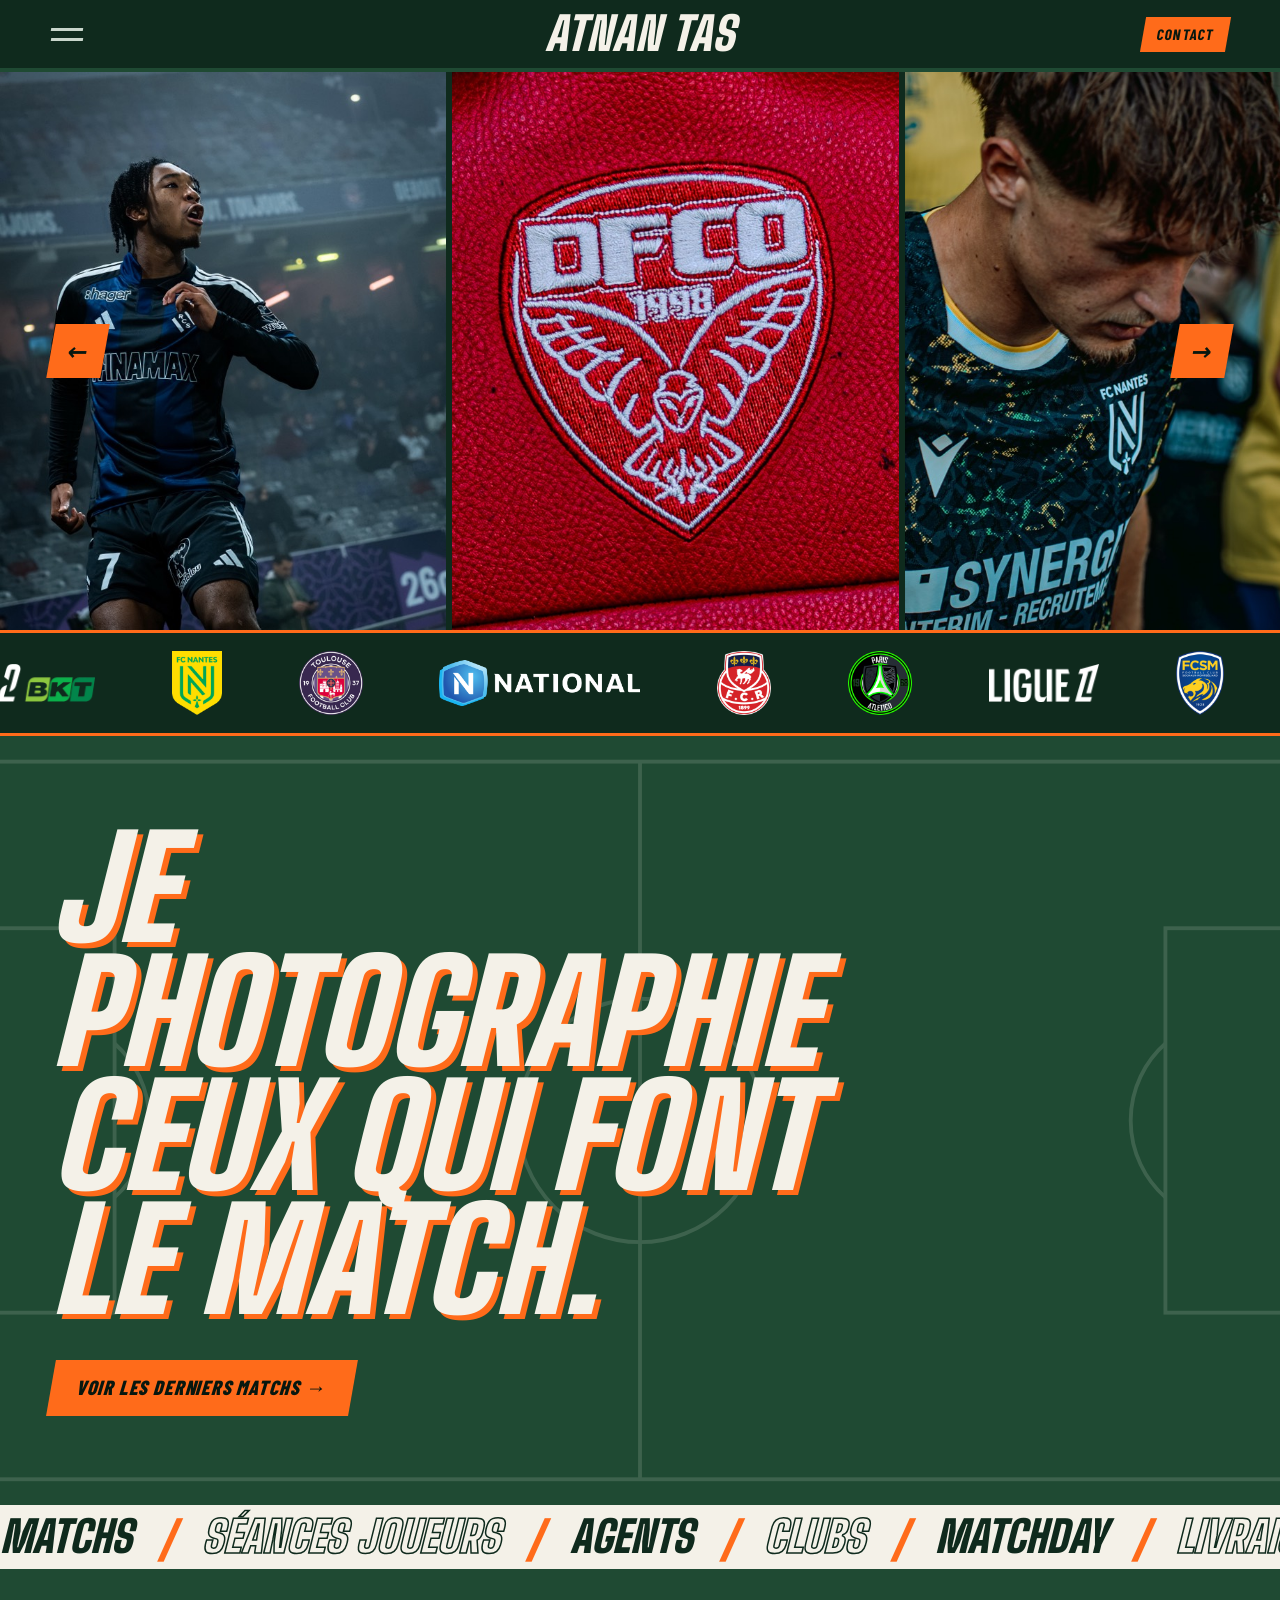
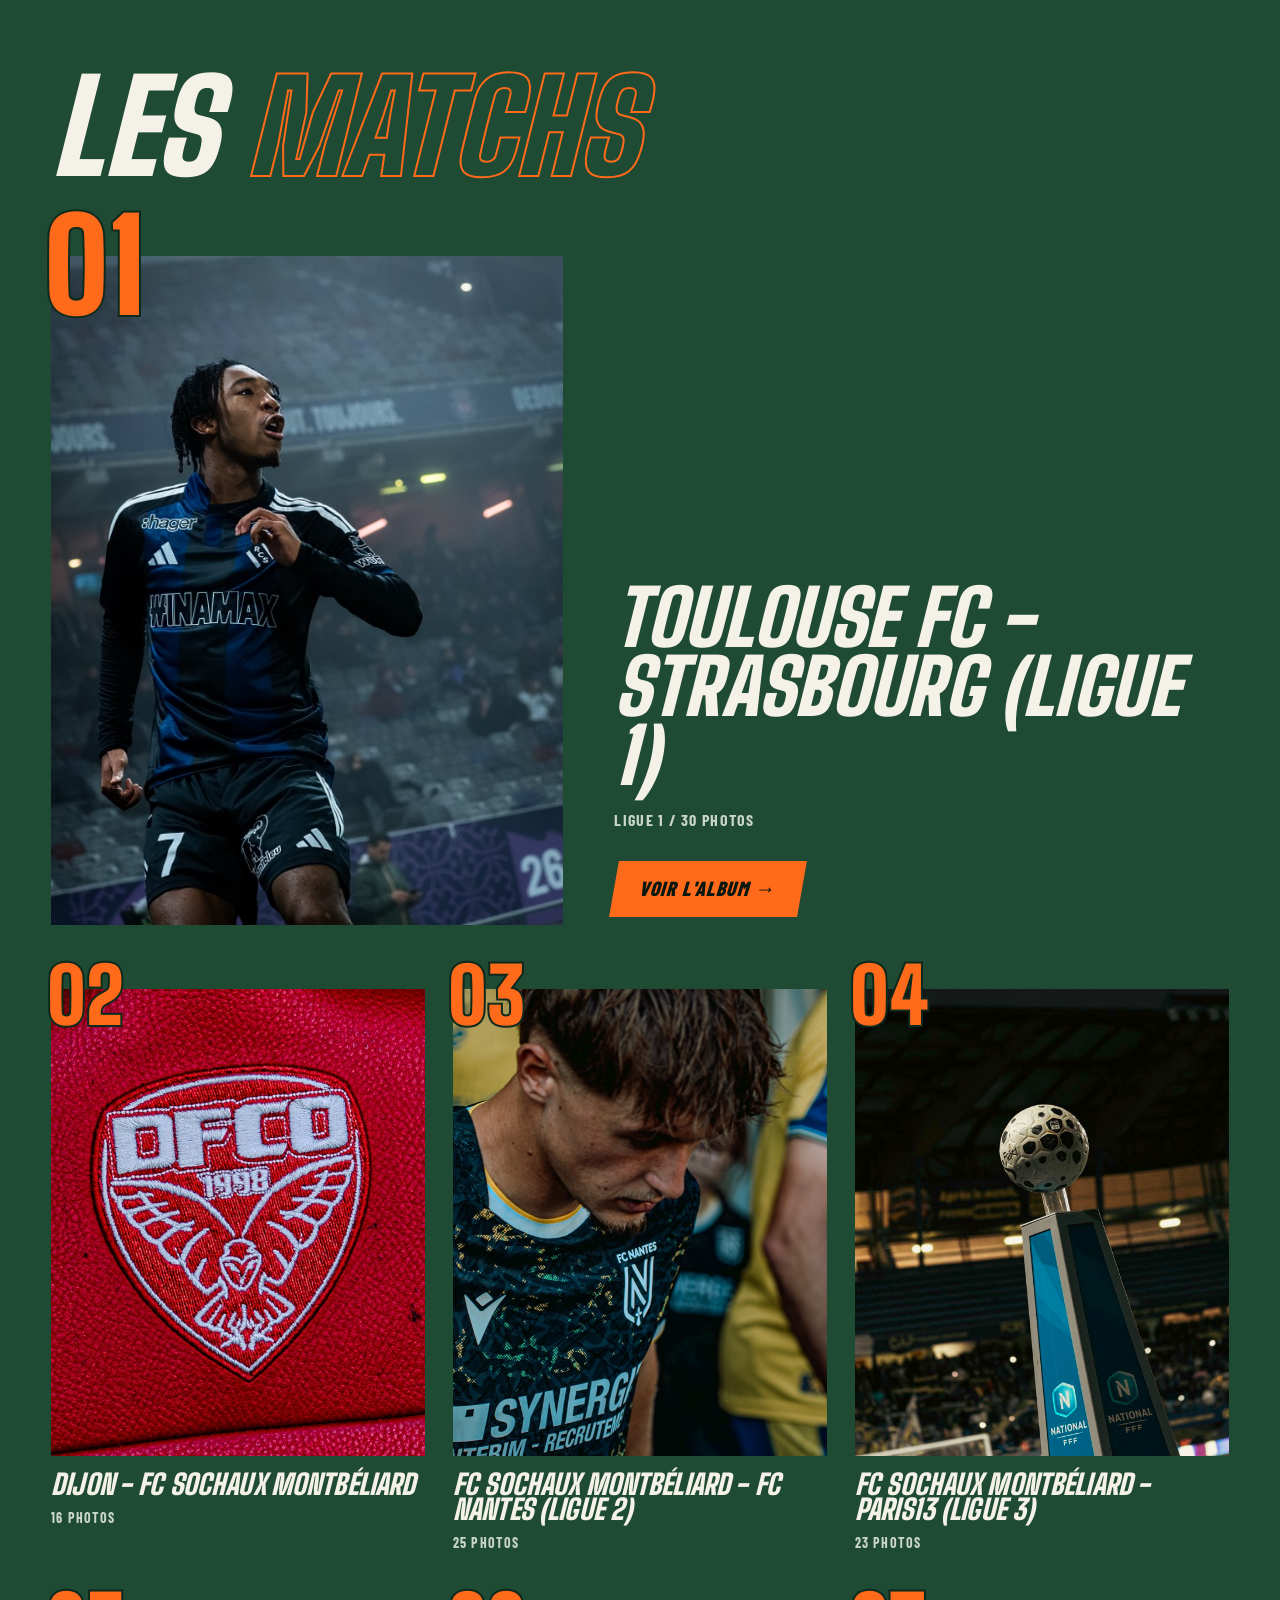
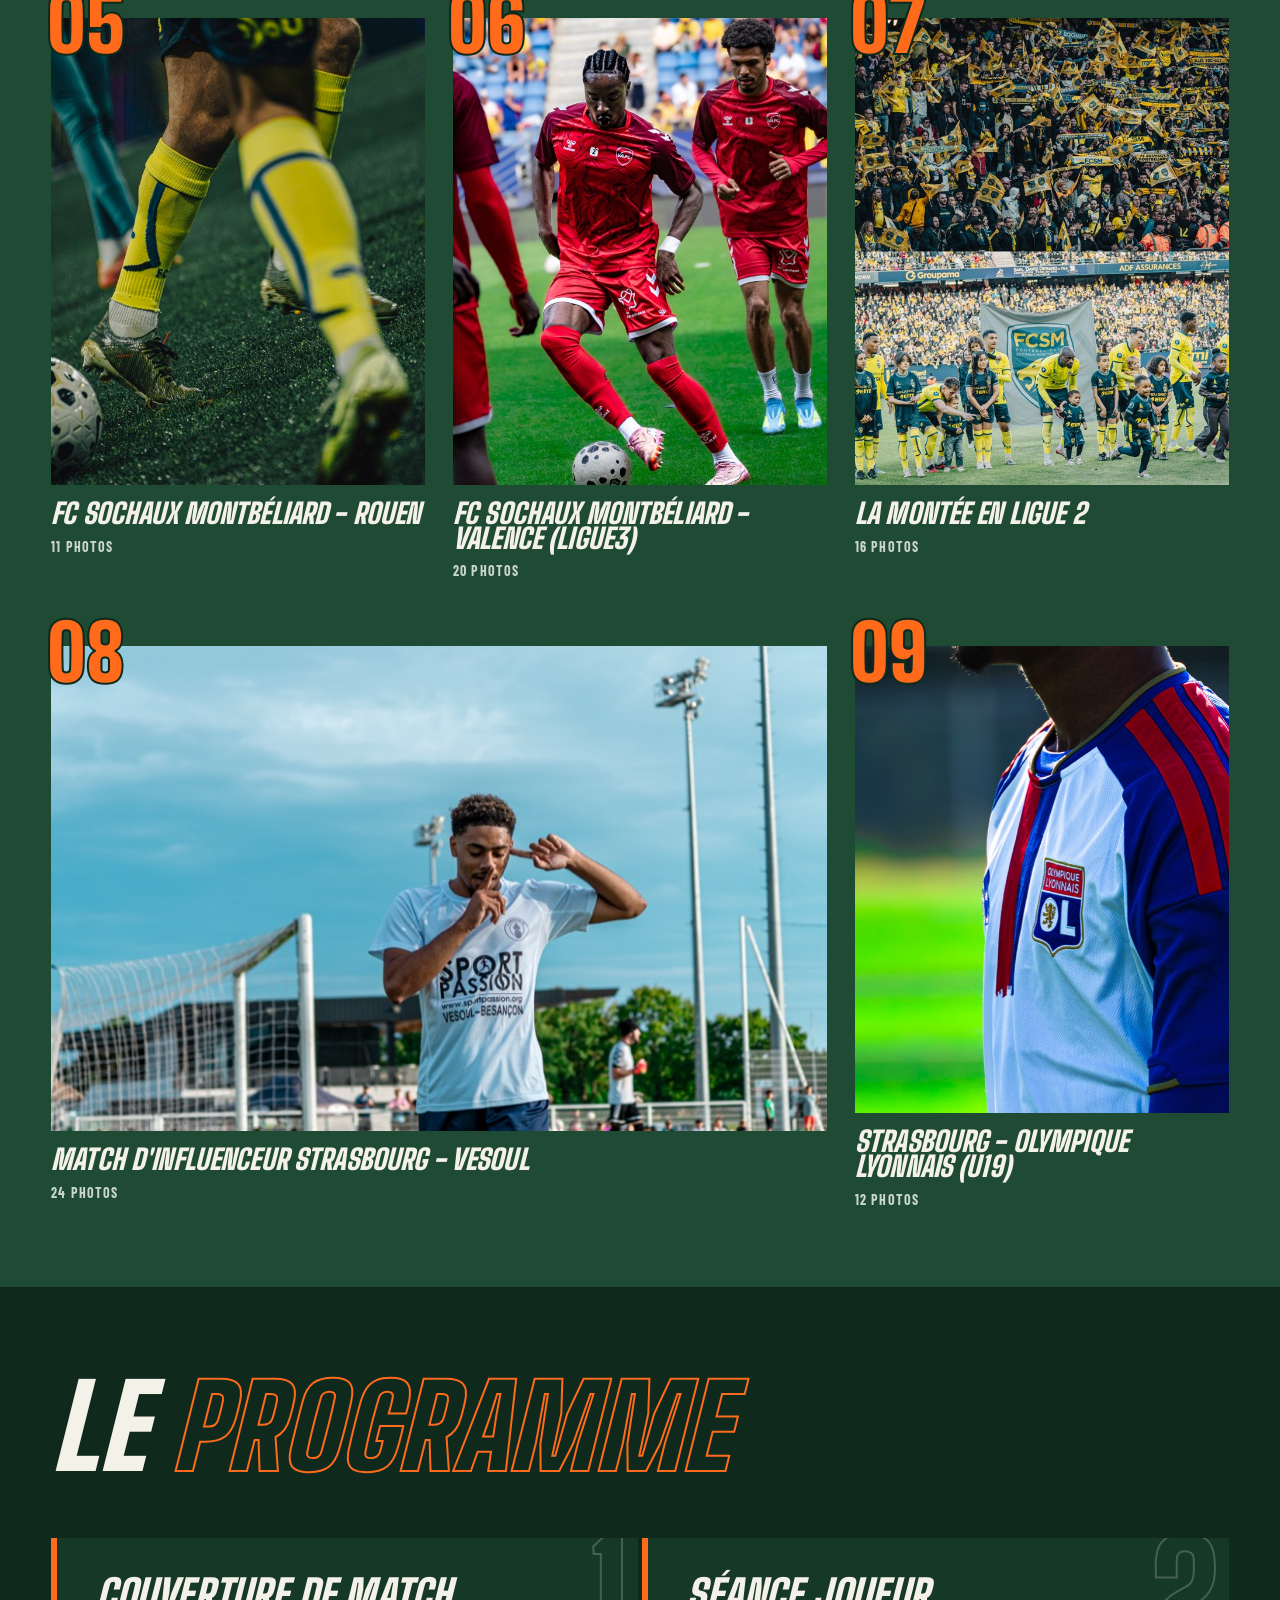
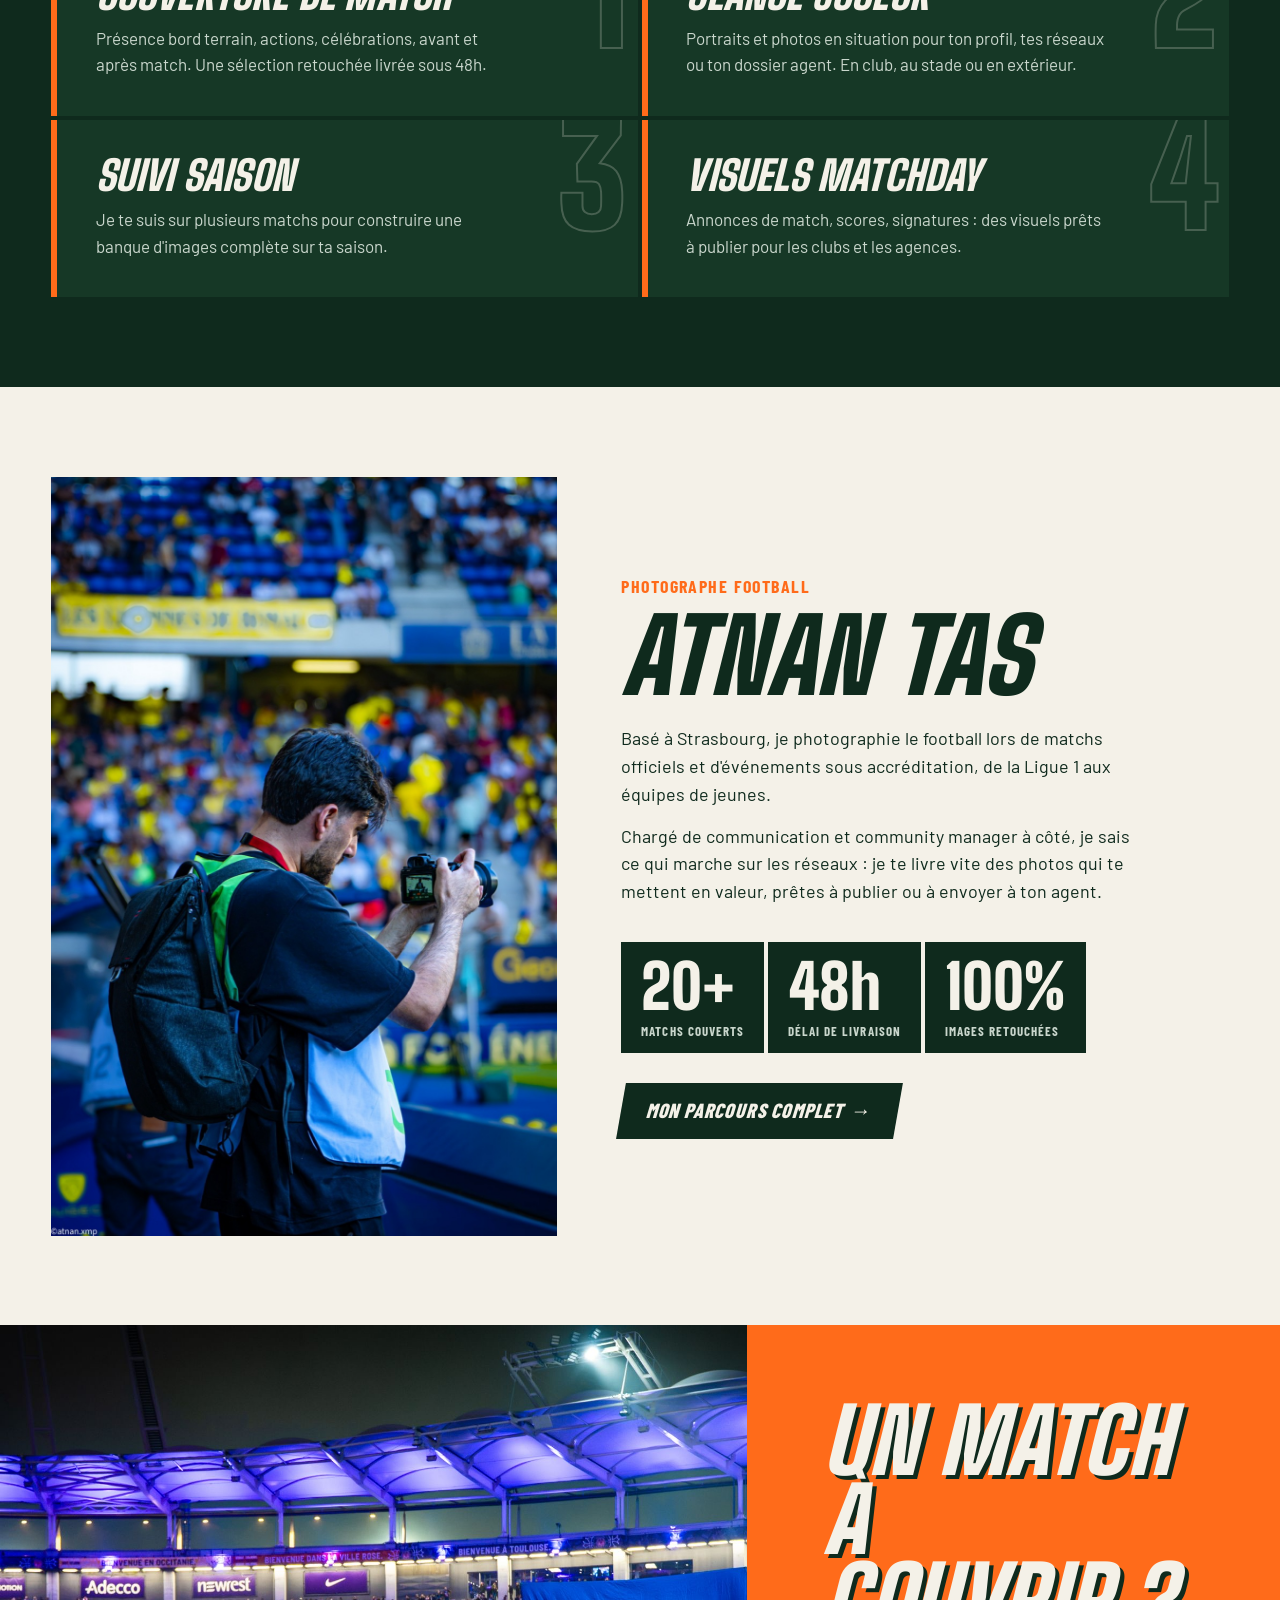
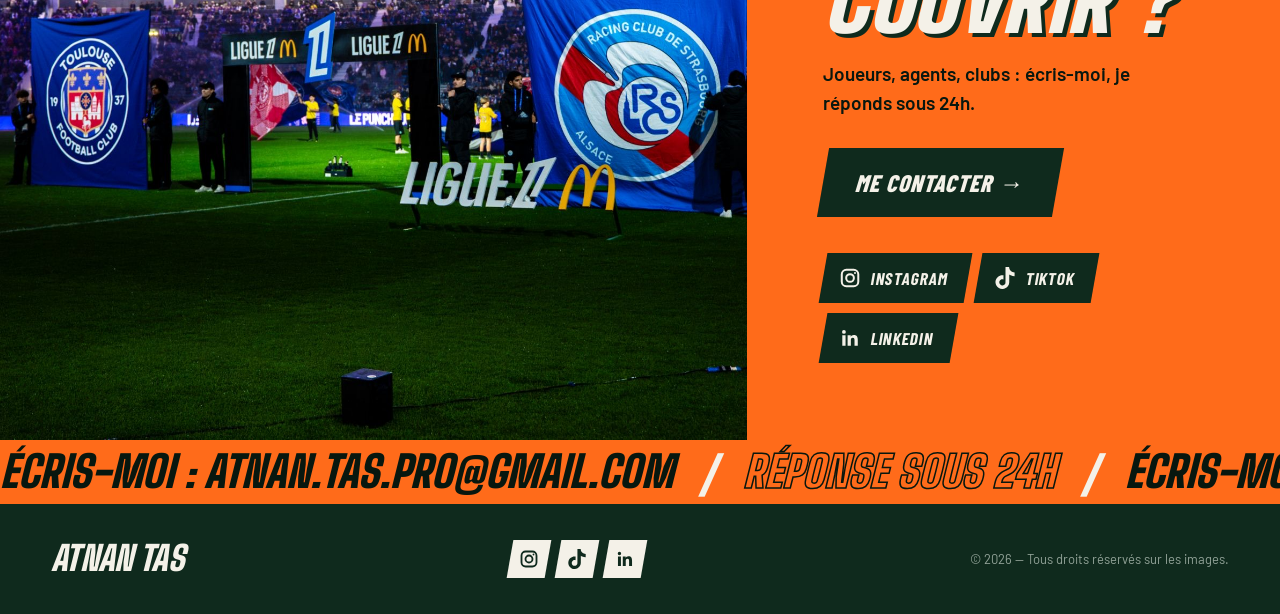
==== commit bfff4922: "Mise à jour du 09/11/2026 16:16" ====
--- a/index.html
+++ b/index.html
@@ -37,6 +37,9 @@
       <button class="reel-btn prev" id="reel-prev" aria-label="Photos précédentes">←</button>
       <button class="reel-btn next" id="reel-next" aria-label="Photos suivantes">→</button>
     </section>
+
+    <!-- BANDEAU CLUBS & LIGUES -->
+    <div class="marquee marquee-teams" aria-label="Clubs et compétitions couverts"><div class="marquee-in" id="marquee0"></div></div>
 
     <!-- INTRO -->
     <section class="band band-mustard intro">
--- a/css/style.css
+++ b/css/style.css
@@ -445,3 +445,69 @@
 .contact-links .soc { margin-top: 6px; }
 .contact-links .soc-btn { padding: 12px 20px 12px 16px; }
 .contact-intro .soc { margin-top: 8px; }
+
+/* =========================================================
+   « LES MATCHS » EN GRILLE (tablette & ordinateur)
+   ========================================================= */
+.entry-cta { display: none; }
+@media (min-width: 700px) {
+  .feed { display: grid; grid-template-columns: repeat(2, minmax(0, 1fr)); gap: 64px 28px; grid-auto-flow: dense; align-items: start; }
+  .feed .entry { width: auto; margin: 0; }
+  .feed .entry .ph { aspect-ratio: 4/5; }
+  .feed .entry .ph img { object-position: 50% 25%; }
+  .feed .entry.is-land { grid-column: span 2; }
+  .feed .entry.is-land .ph { aspect-ratio: 16/10; }
+  .feed .entry .num { font-size: clamp(64px, 6vw, 96px); }
+  .feed .entry h3 { font-size: clamp(24px, 2.2vw, 34px); }
+  .feed .entry .meta { font-size: 14px; }
+
+  /* match n°1 en vedette : photo entière + grand titre */
+  .feed .entry.is-first { grid-column: 1 / -1; display: grid; grid-template-columns: minmax(0, 5fr) minmax(0, 6fr); gap: clamp(28px, 4vw, 64px); align-items: end; }
+  .feed .entry.is-first .ph { aspect-ratio: var(--r, 4/5); }
+  .feed .entry.is-first .ph img { object-position: 50% 50%; }
+  .feed .entry.is-first figcaption { margin: 0; flex-direction: column; align-items: flex-start; gap: 18px; padding-bottom: 8px; }
+  .feed .entry.is-first h3 { font-size: clamp(48px, 6vw, 104px); line-height: .9; }
+  .feed .entry.is-first .meta { font-size: 16px; }
+  .feed .entry.is-first .num { font-size: clamp(90px, 10vw, 170px); }
+  .feed .entry.is-first .entry-cta {
+    display: inline-block; margin-top: 10px; background: var(--orange); color: var(--ink);
+    font-family: var(--cond); font-weight: 800; font-style: italic; text-transform: uppercase; letter-spacing: .04em;
+    font-size: clamp(18px, 1.6vw, 22px); padding: 12px 26px; transform: skewX(var(--skew)); transition: background .2s;
+  }
+  .feed .entry.is-first:hover .entry-cta { background: var(--chalk); }
+}
+@media (min-width: 1100px) {
+  .feed { grid-template-columns: repeat(3, minmax(0, 1fr)); }
+  .feed .entry.is-first .ph { max-height: 78vh; aspect-ratio: auto; height: min(78vh, calc((100vw - 2 * var(--gutter)) * 5 / 11 / var(--r, .8))); }
+}
+
+/* bandeau clubs & ligues (sous le carrousel) */
+.marquee-teams { background: var(--pitch); color: var(--chalk); border-block: 3px solid var(--orange); padding: 14px 0; }
+.marquee-teams .marquee-in { animation-name: slide-rev; animation-duration: 45s; }
+.marquee-teams .marquee-in span:nth-child(even) { color: var(--chalk); -webkit-text-stroke: 0; }
+.marquee-teams .marquee-in span.comp { color: transparent; -webkit-text-stroke: 1.5px var(--orange); }
+.marquee-teams .marquee-in span::after { color: var(--orange); }
+@keyframes slide-rev { from { transform: translateX(-50%); } to { transform: translateX(0); } }
+/* logos seuls dans le bandeau clubs & ligues */
+.marquee-teams { padding: 18px 0; }
+.marquee-teams .marquee-in { align-items: center; }
+.marquee-teams .marquee-in span.logo-item { display: inline-flex; align-items: center; padding: 0 clamp(26px, 3vw, 44px); }
+.marquee-teams .marquee-in span.logo-item::after { content: none; }
+.marquee-teams .logo-item img { height: 64px; width: auto; display: block; }
+.marquee-teams .logo-item.is-long img { height: 38px; }
+@media (max-width: 600px) {
+  .marquee-teams .logo-item img { height: 48px; }
+  .marquee-teams .logo-item.is-long img { height: 28px; }
+}
+.marquee-teams .logo-item.is-white img { filter: brightness(0) invert(1); }
+.marquee-teams .logo-item.is-on-black img { mix-blend-mode: screen; }
+.marquee-teams .marquee-in { background: var(--pitch); }
+.marquee-teams .logo-item.is-long img[src*="ligue3-long"] { height: 46px; }
+
+/* bandeau clubs : défilement manuel possible */
+.marquee-teams.is-scrollable { overflow-x: auto; overflow-y: hidden; scrollbar-width: none; cursor: grab; overscroll-behavior-x: contain; -webkit-overflow-scrolling: touch; }
+.marquee-teams.is-scrollable::-webkit-scrollbar { display: none; }
+.marquee-teams.is-scrollable .marquee-in { animation: none !important; }
+.marquee-teams.is-dragging { cursor: grabbing; }
+.marquee-teams.is-dragging, .marquee-teams.is-dragging * { user-select: none; }
+.marquee-teams .logo-item img { pointer-events: none; }
